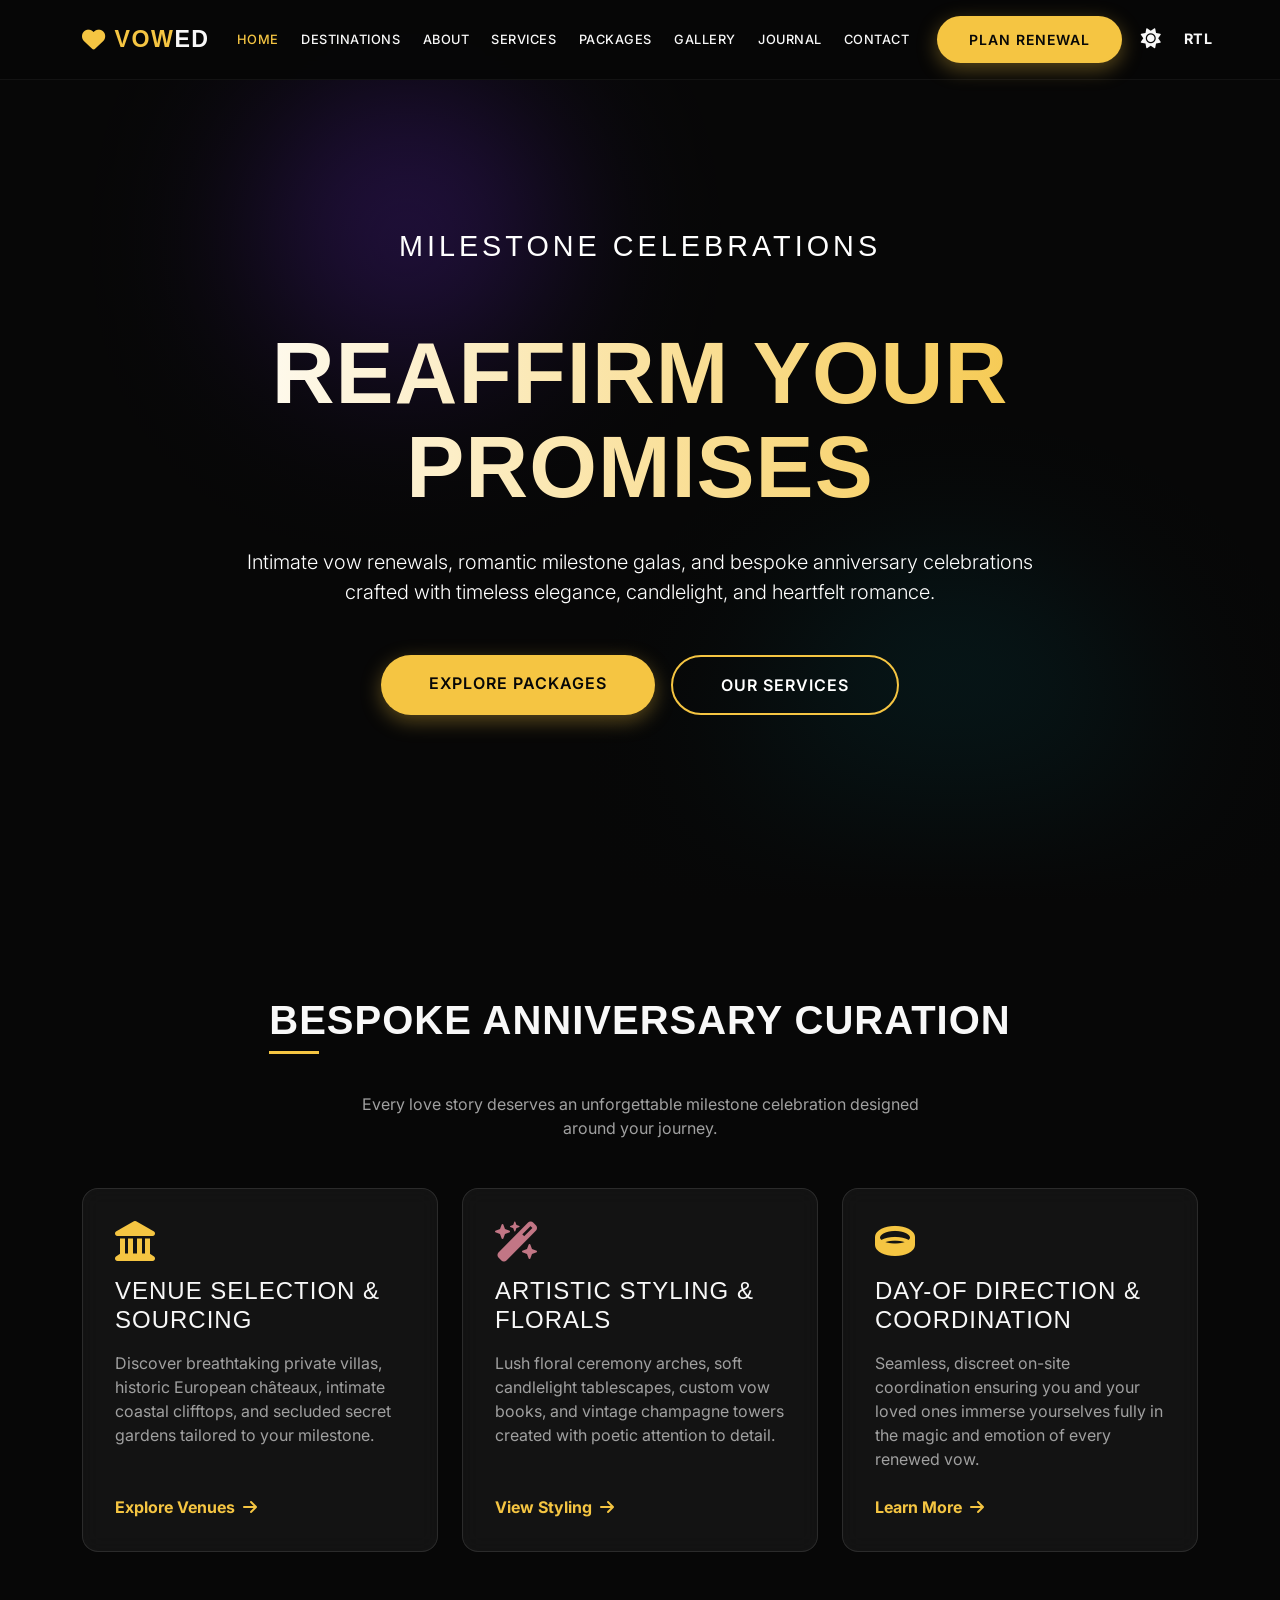
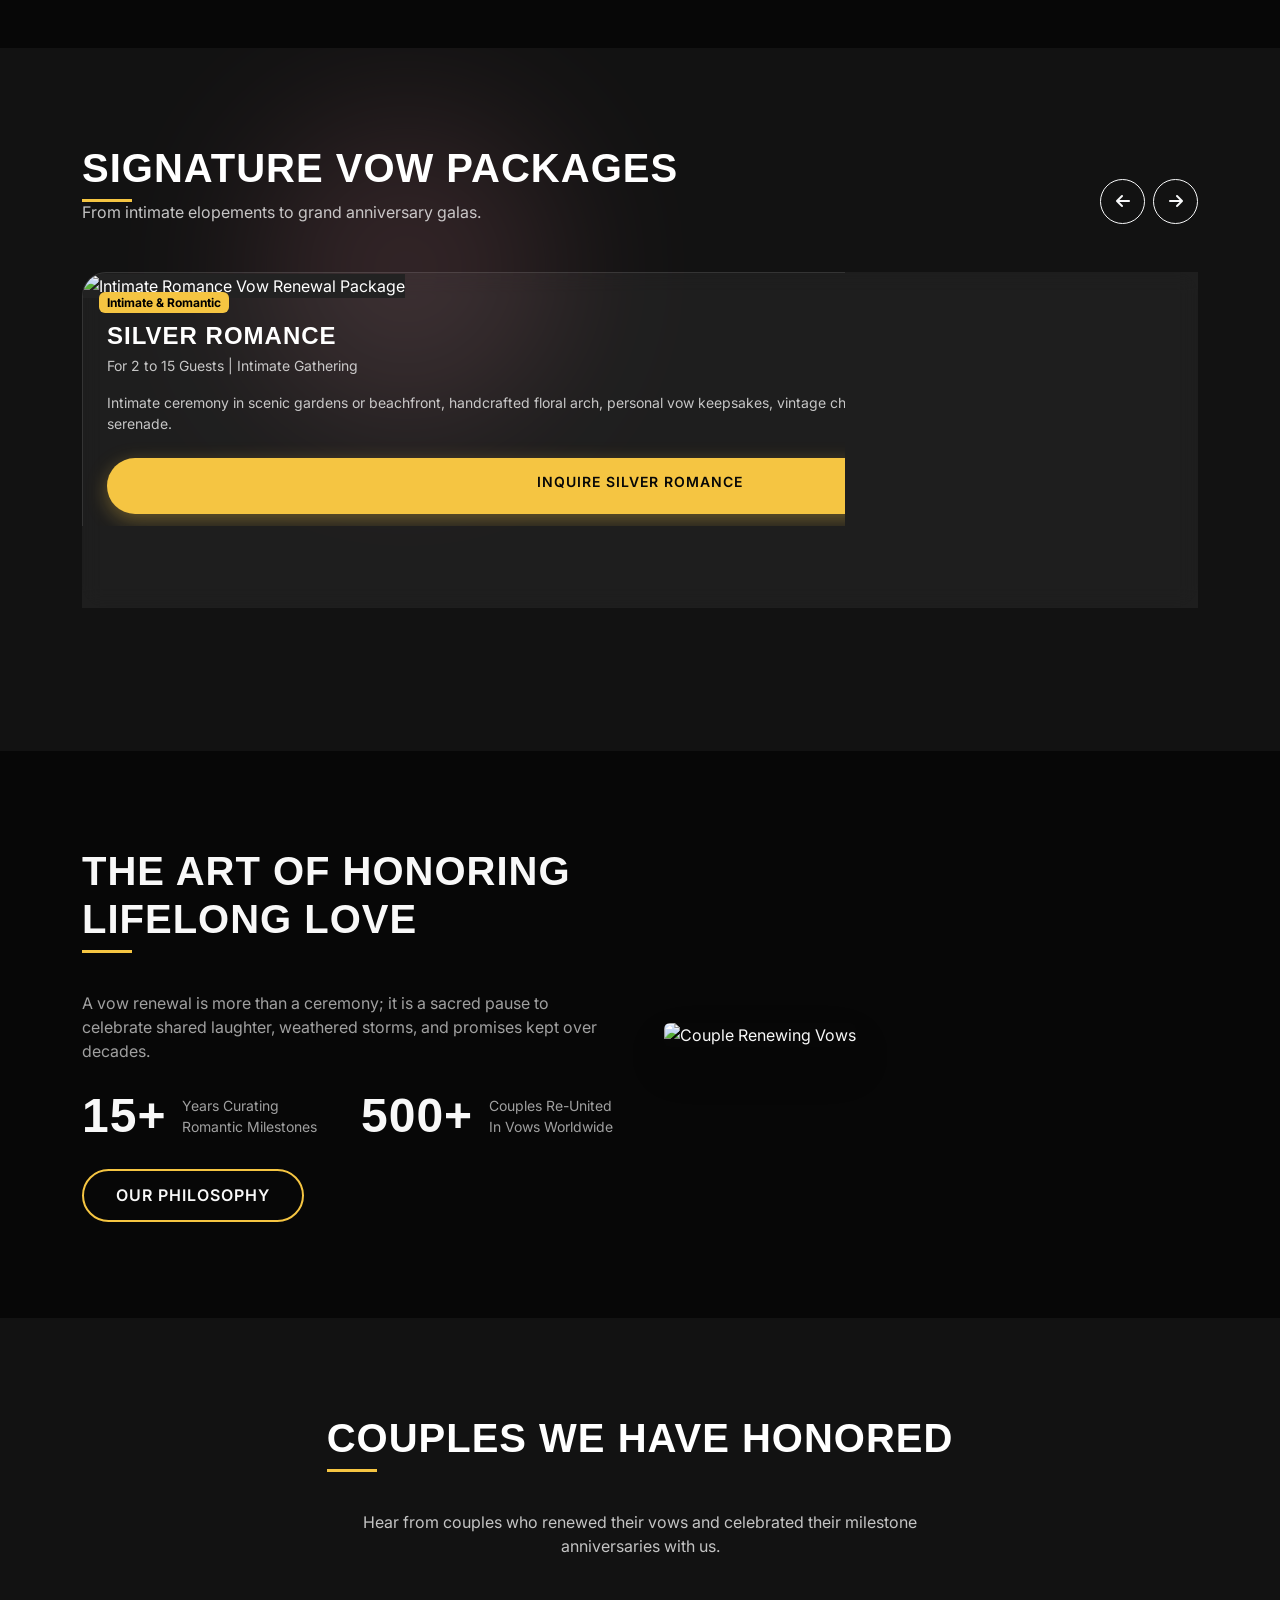
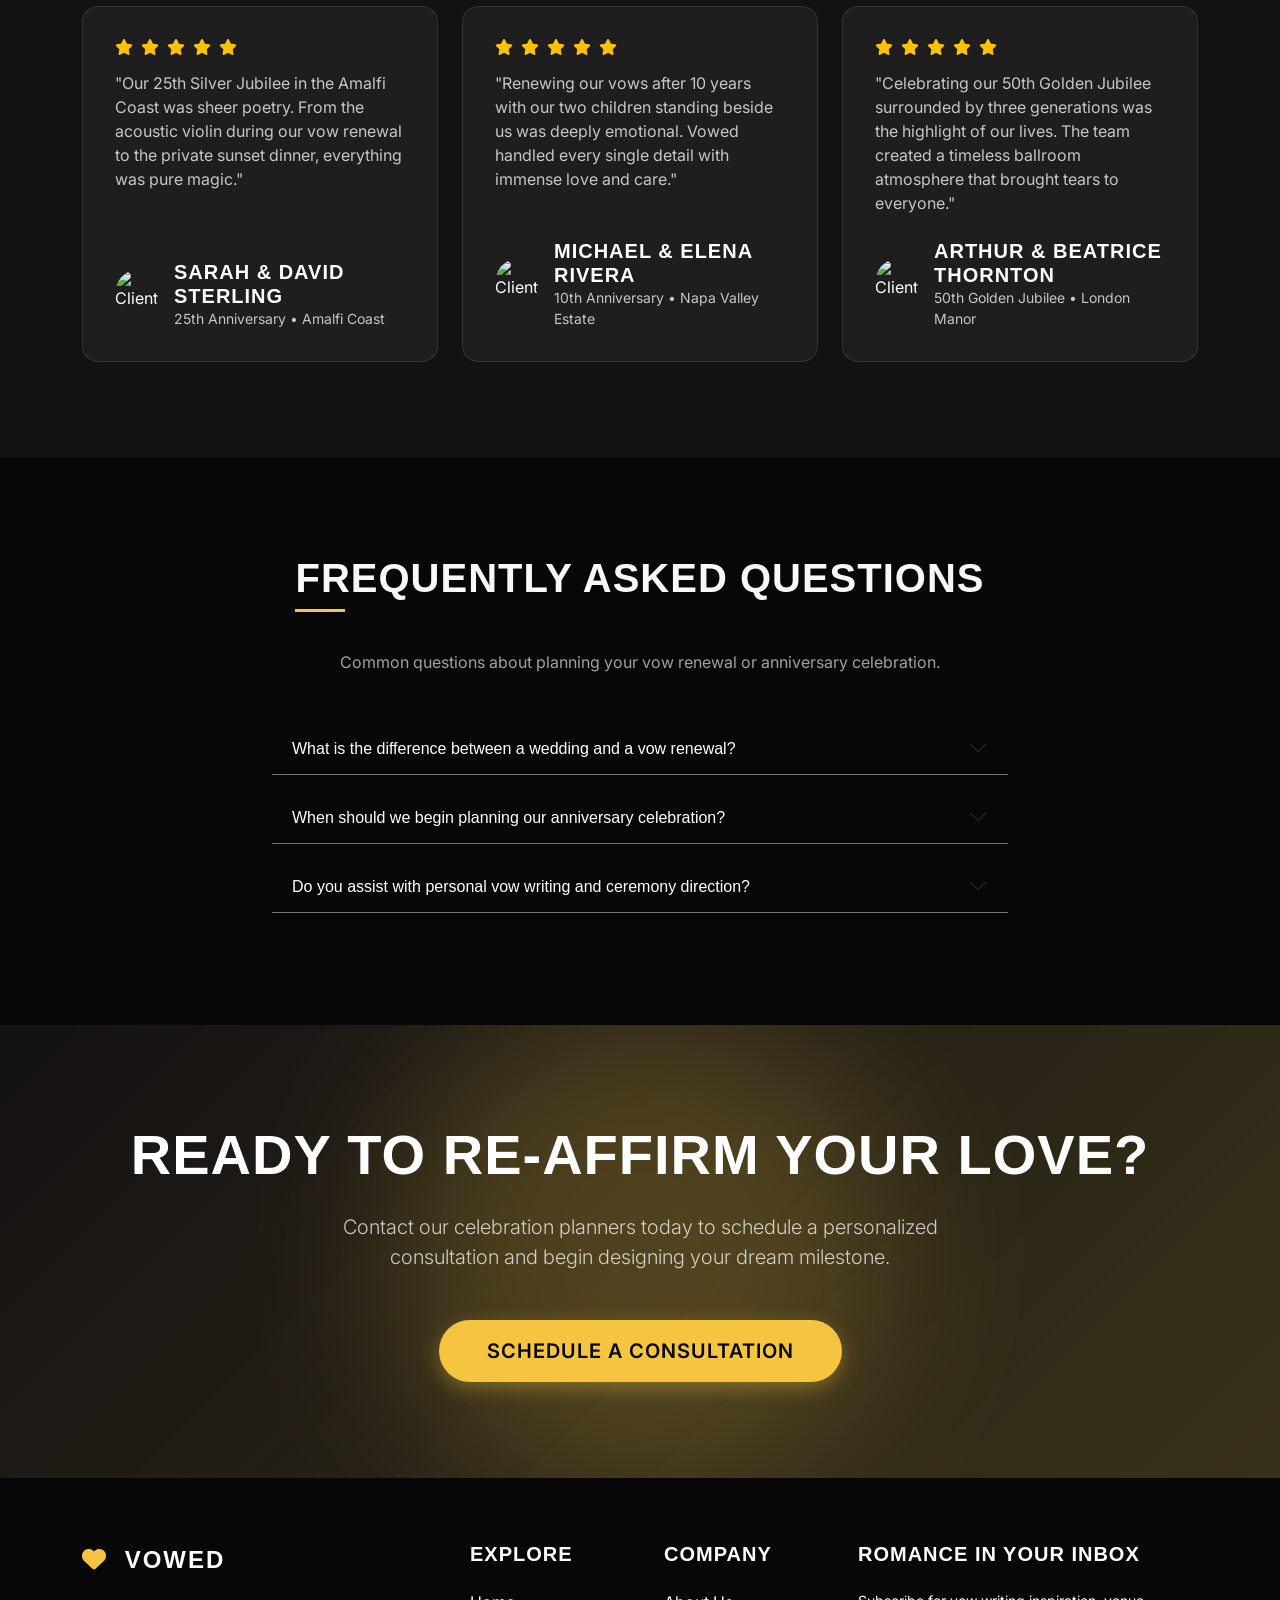
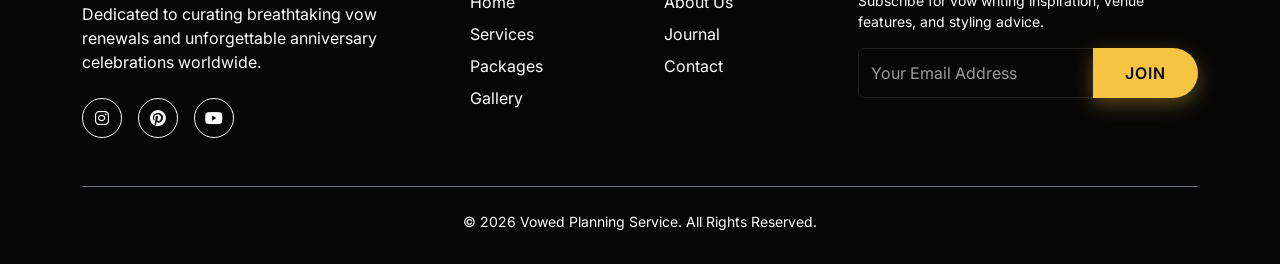
==== index.html @ 900d5d0a "Initial commit: Anniversary & Vow Renewal Planning Service website" ====
<!DOCTYPE html>
<html lang="en">
<head>
    <meta charset="UTF-8">
    <meta name="viewport" content="width=device-width, initial-scale=1.0">
    <title>Vowed | Luxury Vow Renewal & Anniversary Planning</title>
    <meta name="description" content="Bespoke anniversary and vow renewal planning services. Celebrate your love with intimate ceremonies, romantic styling, and unforgettable milestones.">
    
    <!-- Bootstrap 5 CSS -->
    <link href="https://cdn.jsdelivr.net/npm/bootstrap@5.3.2/dist/css/bootstrap.min.css" rel="stylesheet">
    
    <!-- Font Awesome -->
    <link rel="stylesheet" href="https://cdnjs.cloudflare.com/ajax/libs/font-awesome/6.4.2/css/all.min.css">
    
    <!-- Swiper CSS -->
    <link rel="stylesheet" href="https://cdn.jsdelivr.net/npm/swiper@11/swiper-bundle.min.css">
    
    <!-- Custom CSS -->
    <link rel="stylesheet" href="assets/css/style.css">
    <link rel="stylesheet" href="assets/css/dark-mode.css">
    <link rel="stylesheet" href="assets/css/rtl.css">
    <link rel="icon" type="image/svg+xml" href="data:image/svg+xml,%3Csvg xmlns='http://www.w3.org/2000/svg' viewBox='0 0 64 64'%3E%3Crect width='64' height='64' rx='12' fill='%23171315'/%3E%3Cpath d='M32 46s-14-9.5-14-19a9 9 0 0 1 15-6.7A9 9 0 0 1 48 27c0 9.5-14 19-14 19z' fill='%23D4AF37'/%3E%3C/svg%3E">
    <style>
        .gallery-swiper .swiper-slide {
            height: auto;
            display: flex;
        }

        .gallery-swiper .package-card {
            width: 100%;
        }

        .gallery-swiper .package-card-body {
            display: flex;
            flex-direction: column;
            flex: 1;
        }

        .gallery-swiper .package-actions {
            display: grid !important;
            grid-template-columns: 1fr;
            gap: 0.75rem !important;
            margin-top: auto;
        }

        .gallery-swiper .package-actions .btn {
            width: 100%;
            min-height: 56px;
            justify-content: center;
            display: inline-flex;
            align-items: center;
            white-space: normal;
        }
    </style>
</head>
<body class="dark-mode">

    <!-- Navbar -->
    <nav class="navbar navbar-expand-xl fixed-top navbar-custom py-3">
        <div class="container">
            <a class="navbar-brand text-uppercase fw-bold d-flex align-items-center" href="index.html" style="font-family: var(--font-heading); font-size: 1.45rem; letter-spacing: 1.5px;">
                <i class="fa-solid fa-heart me-2" style="color: var(--electric-gold);"></i>
                <span style="color: var(--electric-gold);">VOW</span>ED
            </a>
            <button class="navbar-toggler border-0 shadow-none" type="button" data-bs-toggle="collapse" data-bs-target="#navbarNav">
                <i class="fa-solid fa-bars fs-3" style="color: var(--electric-gold);"></i>
            </button>
            <div class="collapse navbar-collapse" id="navbarNav">
                <ul class="navbar-nav ms-auto align-items-lg-center">
                    <li class="nav-item"><a class="nav-link active" href="index.html">Home</a></li>
                    <li class="nav-item"><a class="nav-link" href="home2.html">Destinations</a></li>
                    <li class="nav-item"><a class="nav-link" href="about.html">About</a></li>
                    <li class="nav-item"><a class="nav-link" href="services.html">Services</a></li>
                    <li class="nav-item"><a class="nav-link" href="pricing.html">Packages</a></li>
                    <li class="nav-item"><a class="nav-link" href="gallery.html">Gallery</a></li>
                    <li class="nav-item"><a class="nav-link" href="blog.html">Journal</a></li>
                    <li class="nav-item"><a class="nav-link" href="contact.html">Contact</a></li>
                    <li class="nav-item ms-lg-3 my-2 my-lg-0">
                        <a href="contact.html" class="btn btn-premium btn-sm w-100">Plan Renewal</a>
                    </li>
                    <li class="nav-item ms-lg-3 d-flex gap-3 mt-3 mt-lg-0 align-items-center">
                        <a href="#" id="theme-toggle" class="nav-link p-0 fs-5"><i class="fa-solid fa-moon"></i></a>
                        <a href="#" id="rtl-toggle" class="nav-link p-0 fw-bold" style="font-size: 0.9rem;">RTL</a>
                    </li>
                </ul>
            </div>
        </div>
    </nav>

    <!-- Section 1: Hero Section -->
    <header class="hero-section" style="background: url('https://images.unsplash.com/photo-1519741497674-611481863552?w=1920&q=80') no-repeat center center/cover;">
        <div class="hero-overlay"></div>
        <div class="glow-orb orb-1"></div>
        <div class="glow-orb orb-2"></div>
        
        <div class="container hero-content">
            <div class="row justify-content-center">
                <div class="col-lg-10">
                    <h2 class="hero-subtitle text-uppercase" style="letter-spacing: 4px;">Milestone Celebrations</h2>
                    <h1 class="hero-title hero-title-balance">Reaffirm Your Promises</h1>
                    <p class="lead mb-5 px-md-5 text-white-50">Intimate vow renewals, romantic milestone galas, and bespoke anniversary celebrations crafted with timeless elegance, candlelight, and heartfelt romance.</p>
                    <div class="hero-cta d-flex gap-3 justify-content-center flex-column flex-sm-row">
                        <a href="pricing.html" class="btn btn-premium px-5 py-3">Explore Packages</a>
                        <a href="services.html" class="btn btn-outline-premium px-5 py-3">Our Services</a>
                    </div>
                </div>
            </div>
        </div>
    </header>

    <main>
        <!-- Section 2: Services Overview -->
        <section class="section-padding bg-light position-relative z-2">
            <div class="container">
                <div class="text-center mb-5 fade-up">
                    <h2 class="section-title">Bespoke Anniversary Curation</h2>
                    <p class="text-muted mx-auto" style="max-width: 600px;">Every love story deserves an unforgettable milestone celebration designed around your journey.</p>
                </div>
                
                <div class="row g-4">
                    <div class="col-md-4 fade-up">
                        <div class="glass-card">
                            <i class="fa-solid fa-landmark fs-1 mb-3" style="color: var(--electric-gold);"></i>
                            <h3 class="h4 mb-3">Venue Selection & Sourcing</h3>
                            <p class="text-muted mb-4">Discover breathtaking private villas, historic European châteaux, intimate coastal clifftops, and secluded secret gardens tailored to your milestone.</p>
                            <a href="services.html" class="text-decoration-none fw-bold mt-auto" style="color: var(--electric-gold);">Explore Venues <i class="fa-solid fa-arrow-right ms-1"></i></a>
                        </div>
                    </div>
                    <div class="col-md-4 fade-up" style="transition-delay: 0.1s;">
                        <div class="glass-card">
                            <i class="fa-solid fa-wand-magic-sparkles fs-1 mb-3" style="color: var(--dusty-rose);"></i>
                            <h3 class="h4 mb-3">Artistic Styling & Florals</h3>
                            <p class="text-muted mb-4">Lush floral ceremony arches, soft candlelight tablescapes, custom vow books, and vintage champagne towers created with poetic attention to detail.</p>
                            <a href="services.html" class="text-decoration-none fw-bold mt-auto" style="color: var(--electric-gold);">View Styling <i class="fa-solid fa-arrow-right ms-1"></i></a>
                        </div>
                    </div>
                    <div class="col-md-4 fade-up" style="transition-delay: 0.2s;">
                        <div class="glass-card">
                            <i class="fa-solid fa-ring fs-1 mb-3" style="color: var(--electric-gold);"></i>
                            <h3 class="h4 mb-3">Day-of Direction & Coordination</h3>
                            <p class="text-muted mb-4">Seamless, discreet on-site coordination ensuring you and your loved ones immerse yourselves fully in the magic and emotion of every renewed vow.</p>
                            <a href="services.html" class="text-decoration-none fw-bold mt-auto" style="color: var(--electric-gold);">Learn More <i class="fa-solid fa-arrow-right ms-1"></i></a>
                        </div>
                    </div>
                </div>
            </div>
        </section>

        <!-- Section 3: Vow Renewal Packages (Swiper) -->
        <section class="section-padding position-relative overflow-hidden" style="background: var(--primary-black); color: white;">
            <div class="glow-orb orb-1" style="background: var(--dusty-rose); opacity: 0.2;"></div>
            <div class="container position-relative z-2">
                <div class="d-flex justify-content-between align-items-end mb-5 fade-up">
                    <div>
                        <h2 class="section-title text-white mb-2">Signature Vow Packages</h2>
                        <p class="text-white-50 mb-0">From intimate elopements to grand anniversary galas.</p>
                    </div>
                    <div class="d-none d-md-flex gap-2">
                        <button class="btn btn-outline-light rounded-circle swiper-prev p-0 d-flex align-items-center justify-content-center" style="width: 45px; height: 45px;"><i class="fa-solid fa-arrow-left"></i></button>
                        <button class="btn btn-outline-light rounded-circle swiper-next p-0 d-flex align-items-center justify-content-center" style="width: 45px; height: 45px;"><i class="fa-solid fa-arrow-right"></i></button>
                    </div>
                </div>

                <div class="swiper gallery-swiper fade-up pb-5">
                    <div class="swiper-wrapper">
                        <!-- Slide 1 -->
                        <div class="swiper-slide">
                            <div class="glass-card package-card h-100 p-0 overflow-hidden" style="background: rgba(255,255,255,0.03); border: 1px solid rgba(255,255,255,0.08); border-radius: 24px;">
                                <div class="position-relative">
                                    <img src="https://images.unsplash.com/photo-1519741497674-611481863552?w=800&q=80" class="w-100 object-fit-cover" height="320" alt="Intimate Romance Vow Renewal Package" style="background-color: #222;">
                                    <div class="position-absolute top-0 start-0 p-3">
                                        <span class="badge" style="background: var(--electric-gold); color: #000;">Intimate &amp; Romantic</span>
                                    </div>
                                </div>
                                <div class="p-4 package-card-body">
                                    <div class="d-flex justify-content-between align-items-start gap-3 mb-3">
                                        <div>
                                            <h4 class="text-white mb-1" style="font-family: var(--font-heading);">Silver Romance</h4>
                                            <p class="text-white-50 small mb-0">For 2 to 15 Guests | Intimate Gathering</p>
                                        </div>
                                        <span class="text-white-50 small text-end fw-bold" style="color: var(--electric-gold) !important;">From $2,400</span>
                                    </div>
                                    <p class="text-white-50 small mb-4">Intimate ceremony in scenic gardens or beachfront, handcrafted floral arch, personal vow keepsakes, vintage champagne toast, and private acoustic violin serenade.</p>
                                    <div class="d-flex flex-wrap gap-2 package-actions">
                                        <a href="contact.html" class="btn btn-premium btn-sm">Inquire Silver Romance</a>
                                        <a href="pricing.html" class="btn btn-outline-premium btn-sm">Package Details</a>
                                    </div>
                                </div>
                            </div>
                        </div>
                        <!-- Slide 2 -->
                        <div class="swiper-slide">
                            <div class="glass-card package-card h-100 p-0 overflow-hidden" style="background: rgba(255,255,255,0.03); border: 1px solid rgba(255,255,255,0.08); border-radius: 24px;">
                                <div class="position-relative">
                                    <img src="https://images.unsplash.com/photo-1465495976277-4387d4b0b4c6?w=800&q=80" class="w-100 object-fit-cover" height="320" alt="Golden Promise Milestone Package" style="background-color: #333;">
                                    <div class="position-absolute top-0 start-0 p-3">
                                        <span class="badge" style="background: var(--dusty-rose); color: #fff;">Most Popular Choice</span>
                                    </div>
                                </div>
                                <div class="p-4 package-card-body">
                                    <div class="d-flex justify-content-between align-items-start gap-3 mb-3">
                                        <div>
                                            <h4 class="text-white mb-1" style="font-family: var(--font-heading);">Golden Promise</h4>
                                            <p class="text-white-50 small mb-0">For 15 to 50 Guests | Milestone Renewal</p>
                                        </div>
                                        <span class="text-white-50 small text-end fw-bold" style="color: var(--electric-gold) !important;">From $5,800</span>
                                    </div>
                                    <p class="text-white-50 small mb-4">Full private estate venue coordination, luxury candlelit dining setup, complete floral installations, 4K romantic cinematic film, and dedicated day-of event director.</p>
                                    <div class="d-flex flex-wrap gap-2 package-actions">
                                        <a href="contact.html" class="btn btn-premium btn-sm">Inquire Golden Promise</a>
                                        <a href="pricing.html" class="btn btn-outline-premium btn-sm">Package Details</a>
                                    </div>
                                </div>
                            </div>
                        </div>
                        <!-- Slide 3 -->
                        <div class="swiper-slide">
                            <div class="glass-card package-card h-100 p-0 overflow-hidden" style="background: rgba(255,255,255,0.03); border: 1px solid rgba(255,255,255,0.08); border-radius: 24px;">
                                <div class="position-relative">
                                    <img src="https://images.unsplash.com/photo-1520854221256-17451cc331bf?w=800&q=80" class="w-100 object-fit-cover" height="320" alt="Destination Serenade Vow Renewal" style="background-color: #444;">
                                    <div class="position-absolute top-0 start-0 p-3">
                                        <span class="badge" style="background: var(--wine-burgundy); color: #fff;">Destination Elegance</span>
                                    </div>
                                </div>
                                <div class="p-4 package-card-body">
                                    <div class="d-flex justify-content-between align-items-start gap-3 mb-3">
                                        <div>
                                            <h4 class="text-white mb-1" style="font-family: var(--font-heading);">Destination Serenade</h4>
                                            <p class="text-white-50 small mb-0">Vineyard, Villa or Coastal Retreat</p>
                                        </div>
                                        <span class="text-white-50 small text-end fw-bold" style="color: var(--electric-gold) !important;">From $8,500</span>
                                    </div>
                                    <p class="text-white-50 small mb-4">Curated vow renewal in world-class destinations with guest travel concierge, multi-day celebration itineraries, sunset catamaran reception, and breathtaking photography.</p>
                                    <div class="d-flex flex-wrap gap-2 package-actions">
                                        <a href="contact.html" class="btn btn-premium btn-sm">Inquire Destination</a>
                                        <a href="pricing.html" class="btn btn-outline-premium btn-sm">Package Details</a>
                                    </div>
                                </div>
                            </div>
                        </div>
                        <!-- Slide 4 -->
                        <div class="swiper-slide">
                            <div class="glass-card package-card h-100 p-0 overflow-hidden" style="background: rgba(255,255,255,0.03); border: 1px solid rgba(255,255,255,0.08); border-radius: 24px;">
                                <div class="position-relative">
                                    <img src="https://images.unsplash.com/photo-1519167758481-83f550bb49b3?w=800&q=80" class="w-100 object-fit-cover" height="320" alt="Diamond Legacy Gala Package" style="background-color: #555;">
                                    <div class="position-absolute top-0 start-0 p-3">
                                        <span class="badge" style="background: var(--electric-gold); color: #000;">Grand Celebration</span>
                                    </div>
                                </div>
                                <div class="p-4 package-card-body">
                                    <div class="d-flex justify-content-between align-items-start gap-3 mb-3">
                                        <div>
                                            <h4 class="text-white mb-1" style="font-family: var(--font-heading);">Diamond Legacy Gala</h4>
                                            <p class="text-white-50 small mb-0">For 50+ Guests | Grand Anniversary Gala</p>
                                        </div>
                                        <span class="text-white-50 small text-end fw-bold" style="color: var(--electric-gold) !important;">Bespoke Quote</span>
                                    </div>
                                    <p class="text-white-50 small mb-4">Palatial ballroom styling, live chamber string quartet, vintage champagne tower, bespoke heritage video documentary, multi-tier anniversary cake, and white-glove service.</p>
                                    <div class="d-flex flex-wrap gap-2 package-actions">
                                        <a href="contact.html" class="btn btn-premium btn-sm">Inquire Diamond Legacy</a>
                                        <a href="pricing.html" class="btn btn-outline-premium btn-sm">Package Details</a>
                                    </div>
                                </div>
                            </div>
                        </div>
                    </div>
                    <div class="swiper-pagination"></div>
                </div>
            </div>
        </section>

        <!-- Section 4: Why Celebrate Milestones -->
        <section class="section-padding bg-light position-relative">
            <div class="container">
                <div class="row align-items-center g-5">
                    <div class="col-lg-6 fade-up">
                        <h2 class="section-title">The Art of Honoring Lifelong Love</h2>
                        <p class="text-muted mb-4">A vow renewal is more than a ceremony; it is a sacred pause to celebrate shared laughter, weathered storms, and promises kept over decades.</p>
                        <div class="row g-4 mb-4">
                            <div class="col-sm-6">
                                <div class="d-flex align-items-center gap-3">
                                    <h3 class="display-5 fw-bold mb-0" style="color: var(--electric-gold); font-family: var(--font-heading);">15+</h3>
                                    <p class="text-muted small mb-0">Years Curating Romantic Milestones</p>
                                </div>
                            </div>
                            <div class="col-sm-6">
                                <div class="d-flex align-items-center gap-3">
                                    <h3 class="display-5 fw-bold mb-0" style="color: var(--dusty-rose); font-family: var(--font-heading);">500+</h3>
                                    <p class="text-muted small mb-0">Couples Re-United In Vows Worldwide</p>
                                </div>
                            </div>
                        </div>
                        <a href="about.html" class="btn btn-outline-premium">Our Philosophy</a>
                    </div>
                    <div class="col-lg-6 fade-up" style="transition-delay: 0.2s;">
                        <div class="position-relative">
                            <img src="https://images.unsplash.com/photo-1511285560929-80b456fea0bc?w=800&q=80" alt="Couple Renewing Vows" class="img-fluid rounded" style="box-shadow: 0 20px 40px rgba(0,0,0,0.15);">
                        </div>
                    </div>
                </div>
            </div>
        </section>

        <!-- Section 5: Couple Testimonials -->
        <section class="section-padding" style="background: var(--secondary-black); color: white;">
            <div class="container">
                <div class="text-center mb-5 fade-up">
                    <h2 class="section-title text-white">Couples We Have Honored</h2>
                    <p class="text-white-50 mx-auto" style="max-width: 600px;">Hear from couples who renewed their vows and celebrated their milestone anniversaries with us.</p>
                </div>
                
                <div class="row g-4">
                    <div class="col-md-4 fade-up">
                        <div class="glass-card h-100">
                            <div class="d-flex gap-2 text-warning mb-3">
                                <i class="fa-solid fa-star"></i><i class="fa-solid fa-star"></i><i class="fa-solid fa-star"></i><i class="fa-solid fa-star"></i><i class="fa-solid fa-star"></i>
                            </div>
                            <p class="text-white-50 mb-4">"Our 25th Silver Jubilee in the Amalfi Coast was sheer poetry. From the acoustic violin during our vow renewal to the private sunset dinner, everything was pure magic."</p>
                            <div class="d-flex align-items-center gap-3 mt-auto">
                                <img src="https://images.unsplash.com/photo-1534528741775-53994a69daeb?w=100&q=80" class="rounded-circle" width="50" height="50" alt="Client">
                                <div>
                                    <h5 class="mb-0 text-white" style="font-family: var(--font-heading);">Sarah & David Sterling</h5>
                                    <p class="small text-white-50 mb-0">25th Anniversary • Amalfi Coast</p>
                                </div>
                            </div>
                        </div>
                    </div>
                    <div class="col-md-4 fade-up" style="transition-delay: 0.1s;">
                        <div class="glass-card h-100">
                            <div class="d-flex gap-2 text-warning mb-3">
                                <i class="fa-solid fa-star"></i><i class="fa-solid fa-star"></i><i class="fa-solid fa-star"></i><i class="fa-solid fa-star"></i><i class="fa-solid fa-star"></i>
                            </div>
                            <p class="text-white-50 mb-4">"Renewing our vows after 10 years with our two children standing beside us was deeply emotional. Vowed handled every single detail with immense love and care."</p>
                            <div class="d-flex align-items-center gap-3 mt-auto">
                                <img src="https://images.unsplash.com/photo-1500648767791-00dcc994a43e?w=100&q=80" class="rounded-circle" width="50" height="50" alt="Client">
                                <div>
                                    <h5 class="mb-0 text-white" style="font-family: var(--font-heading);">Michael & Elena Rivera</h5>
                                    <p class="small text-white-50 mb-0">10th Anniversary • Napa Valley Estate</p>
                                </div>
                            </div>
                        </div>
                    </div>
                    <div class="col-md-4 fade-up" style="transition-delay: 0.2s;">
                        <div class="glass-card h-100">
                            <div class="d-flex gap-2 text-warning mb-3">
                                <i class="fa-solid fa-star"></i><i class="fa-solid fa-star"></i><i class="fa-solid fa-star"></i><i class="fa-solid fa-star"></i><i class="fa-solid fa-star"></i>
                            </div>
                            <p class="text-white-50 mb-4">"Celebrating our 50th Golden Jubilee surrounded by three generations was the highlight of our lives. The team created a timeless ballroom atmosphere that brought tears to everyone."</p>
                            <div class="d-flex align-items-center gap-3 mt-auto">
                                <img src="https://images.unsplash.com/photo-1583939003579-730e3918a45a?w=100&q=80" class="rounded-circle" width="50" height="50" alt="Client">
                                <div>
                                    <h5 class="mb-0 text-white" style="font-family: var(--font-heading);">Arthur & Beatrice Thornton</h5>
                                    <p class="small text-white-50 mb-0">50th Golden Jubilee • London Manor</p>
                                </div>
                            </div>
                        </div>
                    </div>
                </div>
            </div>
        </section>

        <!-- Section 6: FAQ -->
        <section class="section-padding bg-light position-relative">
            <div class="container">
                <div class="text-center mb-5 fade-up">
                    <h2 class="section-title">Frequently Asked Questions</h2>
                    <p class="text-muted mx-auto" style="max-width: 600px;">Common questions about planning your vow renewal or anniversary celebration.</p>
                </div>
                
                <div class="row justify-content-center">
                    <div class="col-lg-8">
                        <div class="accordion accordion-flush" id="faqAccordion">
                            <div class="accordion-item bg-transparent border-bottom border-secondary mb-3">
                                <h2 class="accordion-header">
                                    <button class="accordion-button collapsed bg-transparent text-white" type="button" data-bs-toggle="collapse" data-bs-target="#faq1">
                                        What is the difference between a wedding and a vow renewal?
                                    </button>
                                </h2>
                                <div id="faq1" class="accordion-collapse collapse" data-bs-parent="#faqAccordion">
                                    <div class="accordion-body text-white-50">
                                        A vow renewal requires no legal paperwork and is focused purely on celebrating your enduring love, shared history, and re-affirming your commitments in front of cherished family and friends.
                                    </div>
                                </div>
                            </div>
                            <div class="accordion-item bg-transparent border-bottom border-secondary mb-3">
                                <h2 class="accordion-header">
                                    <button class="accordion-button collapsed bg-transparent text-white" type="button" data-bs-toggle="collapse" data-bs-target="#faq2">
                                        When should we begin planning our anniversary celebration?
                                    </button>
                                </h2>
                                <div id="faq2" class="accordion-collapse collapse" data-bs-parent="#faqAccordion">
                                    <div class="accordion-body text-white-50">
                                        For destination ceremonies and milestone galas (such as 25th or 50th jubilees), we recommend 6 to 9 months in advance. For intimate gatherings and elopements, 2 to 3 months is often ideal.
                                    </div>
                                </div>
                            </div>
                            <div class="accordion-item bg-transparent border-bottom border-secondary mb-3">
                                <h2 class="accordion-header">
                                    <button class="accordion-button collapsed bg-transparent text-white" type="button" data-bs-toggle="collapse" data-bs-target="#faq3">
                                        Do you assist with personal vow writing and ceremony direction?
                                    </button>
                                </h2>
                                <div id="faq3" class="accordion-collapse collapse" data-bs-parent="#faqAccordion">
                                    <div class="accordion-body text-white-50">
                                        Yes! Our ceremony specialists work closely with you to craft poignant, heartfelt renewal vows that reflect your unique journey, accomplishments, and enduring devotion.
                                    </div>
                                </div>
                            </div>
                        </div>
                    </div>
                </div>
            </div>
        </section>

        <!-- Section 7: Final CTA -->
        <section class="section-padding position-relative text-center" style="background: linear-gradient(135deg, rgba(20, 17, 19, 0.95), rgba(212, 175, 55, 0.2)), var(--primary-black); overflow: hidden;">
            <div class="glow-orb orb-1" style="background: var(--electric-gold); opacity: 0.2; top: 50%; left: 50%; transform: translate(-50%, -50%); width: 500px; height: 500px;"></div>
            <div class="container position-relative z-2 fade-up">
                <h2 class="display-4 fw-bold mb-4" style="font-family: var(--font-heading); color: white;">Ready to Re-Affirm Your Love?</h2>
                <p class="lead mb-5 text-white-50 mx-auto" style="max-width: 600px;">Contact our celebration planners today to schedule a personalized consultation and begin designing your dream milestone.</p>
                <a href="contact.html" class="btn btn-premium px-5 py-3 fs-5">Schedule A Consultation</a>
            </div>
        </section>
    </main>

    <!-- Footer -->
    <footer class="footer">
        <div class="container">
            <div class="row g-5">
                <div class="col-lg-4">
                    <a class="navbar-brand text-uppercase fw-bold d-inline-block mb-4" href="index.html" style="font-family: var(--font-heading); font-size: 1.5rem; letter-spacing: 2px; color: white !important;">
                        <i class="fa-solid fa-heart me-2" style="color: var(--electric-gold);"></i>
                        <span style="color: var(--electric-gold);">VOW</span>ED
                    </a>
                    <p class="text-white-50 mb-4">Dedicated to curating breathtaking vow renewals and unforgettable anniversary celebrations worldwide.</p>
                    <div class="d-flex gap-3">
                        <a href="#" class="btn btn-outline-light rounded-circle p-2" style="width: 40px; height: 40px; display: inline-flex; align-items: center; justify-content: center;"><i class="fa-brands fa-instagram"></i></a>
                        <a href="#" class="btn btn-outline-light rounded-circle p-2" style="width: 40px; height: 40px; display: inline-flex; align-items: center; justify-content: center;"><i class="fa-brands fa-pinterest"></i></a>
                        <a href="#" class="btn btn-outline-light rounded-circle p-2" style="width: 40px; height: 40px; display: inline-flex; align-items: center; justify-content: center;"><i class="fa-brands fa-youtube"></i></a>
                    </div>
                </div>
                <div class="col-lg-2 col-md-4">
                    <h5 class="footer-title">Explore</h5>
                    <a href="index.html" class="footer-link">Home</a>
                    <a href="services.html" class="footer-link">Services</a>
                    <a href="pricing.html" class="footer-link">Packages</a>
                    <a href="gallery.html" class="footer-link">Gallery</a>
                </div>
                <div class="col-lg-2 col-md-4">
                    <h5 class="footer-title">Company</h5>
                    <a href="about.html" class="footer-link">About Us</a>
                    <a href="blog.html" class="footer-link">Journal</a>
                    <a href="contact.html" class="footer-link">Contact</a>
                </div>
                <div class="col-lg-4 col-md-4">
                    <h5 class="footer-title">Romance In Your Inbox</h5>
                    <p class="text-white-50 small mb-3">Subscribe for vow writing inspiration, venue features, and styling advice.</p>
                    <div class="input-group mb-3">
                        <input type="email" class="form-control bg-transparent text-white border-secondary shadow-none" placeholder="Your Email Address">
                        <button class="btn btn-premium" type="button">Join</button>
                    </div>
                </div>
            </div>
            <div class="border-top border-secondary mt-5 pt-4 text-center text-white-50 small">
                <p class="mb-0">&copy; 2026 Vowed Planning Service. All Rights Reserved.</p>
            </div>
        </div>
    </footer>

    <!-- Scripts -->
    <script src="https://cdn.jsdelivr.net/npm/bootstrap@5.3.2/dist/js/bootstrap.bundle.min.js"></script>
    <script src="https://cdnjs.cloudflare.com/ajax/libs/gsap/3.12.2/gsap.min.js"></script>
    <script src="https://cdnjs.cloudflare.com/ajax/libs/gsap/3.12.2/ScrollTrigger.min.js"></script>
    <script src="https://cdn.jsdelivr.net/npm/swiper@11/swiper-bundle.min.js"></script>
    <script src="assets/js/main.js"></script>
</body>
</html>
---- assets/css/style.css ----
@import url('https://fonts.googleapis.com/css2?family=Inter:wght@300;400;500;600;700&display=swap');
@import url('https://api.fontshare.com/v2/css?f[]=clash-display@200,300,400,500,600,700&display=swap');

:root {
  --primary-black: #070707;
  --secondary-black: #121212;
  --electric-gold: #F5C542;
  --neon-purple: #7B2FF7;
  --royal-crimson: #D72638;
  --led-cyan: #00E5FF;
  --fire-orange: #FF6B00;
  --platinum-white: #F8F8F8;
  --dusty-rose: #C27685;
  --wine-burgundy: #912A3E;
  --champagne-gold: #E5C578;
  
  --font-heading: 'Clash Display', sans-serif;
  --font-body: 'Inter', sans-serif;
  
  --glass-bg: rgba(255, 255, 255, 0.05);
  --glass-border: rgba(255, 255, 255, 0.1);
  --glass-blur: 10px;
  
  --transition-smooth: all 0.4s cubic-bezier(0.25, 0.8, 0.25, 1);
}

body {
  font-family: var(--font-body);
  background-color: var(--platinum-white);
  color: var(--primary-black);
  overflow-x: hidden;
  transition: background-color 0.3s ease, color 0.3s ease;
}

h1, h2, h3, h4, h5, h6 {
  font-family: var(--font-heading);
  font-weight: 600;
  text-transform: uppercase;
  letter-spacing: 1px;
}

/* Glassmorphism */
.glass-card {
  background: var(--glass-bg);
  backdrop-filter: blur(var(--glass-blur));
  -webkit-backdrop-filter: blur(var(--glass-blur));
  border: 1px solid var(--glass-border);
  border-radius: 16px;
  padding: 2rem;
  transition: var(--transition-smooth);
  display: flex;
  flex-direction: column;
  height: 100%;
}

.glass-card:hover {
  transform: translateY(-5px);
  box-shadow: 0 10px 30px rgba(0, 0, 0, 0.1);
}

/* Navbar */
.navbar-custom {
  background: rgba(248, 248, 248, 0.8);
  backdrop-filter: blur(15px);
  border-bottom: 1px solid rgba(0, 0, 0, 0.05);
  transition: var(--transition-smooth);
}

.nav-link {
  color: var(--primary-black);
  font-weight: 500;
  text-transform: uppercase;
  letter-spacing: 1px;
  margin: 0 0.5rem;
  transition: var(--transition-smooth);
  white-space: nowrap;
}
@media (min-width: 1200px) and (max-width: 1399px) {
  .nav-link {
    margin: 0 0.2rem;
    font-size: 0.8rem;
    letter-spacing: 0.5px;
  }
}

.nav-link:hover, .nav-link.active {
  color: var(--electric-gold);
}

/* Buttons */
.btn-premium {
  background: var(--electric-gold);
  color: var(--primary-black);
  border: none;
  font-weight: 600;
  text-transform: uppercase;
  letter-spacing: 1px;
  padding: 0.8rem 2rem;
  border-radius: 50px;
  position: relative;
  overflow: hidden;
  transition: var(--transition-smooth);
  white-space: nowrap;
}
.btn-premium::before {
  content: '';
  position: absolute;
  top: 0;
  left: -100%;
  width: 100%;
  height: 100%;
  background: linear-gradient(45deg, transparent, rgba(255,255,255,0.3), transparent);
  transition: all 0.5s ease;
  z-index: -1;
}
.btn-premium:hover::before {
  left: 100%;
}
.btn-premium:hover {
  transform: translateY(-2px);
  box-shadow: 0 8px 20px rgba(245, 197, 66, 0.4);
  color: var(--primary-black);
}

.btn-outline-premium {
  background: transparent;
  color: var(--primary-black);
  border: 2px solid var(--electric-gold);
  font-weight: 600;
  text-transform: uppercase;
  letter-spacing: 1px;
  padding: 0.8rem 2rem;
  border-radius: 50px;
  transition: var(--transition-smooth);
  white-space: nowrap;
}
.btn-outline-premium:hover {
  background: var(--electric-gold);
  color: var(--primary-black);
  box-shadow: 0 8px 20px rgba(245, 197, 66, 0.4);
}

/* Hero Section (Homepage) */
.hero-section {
  position: relative;
  min-height: 100vh;
  display: flex;
  align-items: center;
  justify-content: center;
  overflow: hidden;
  padding-top: 100px;
  padding-bottom: 60px;
  background: url('https://images.unsplash.com/photo-1492684223066-81342ee5ff30?w=1920&q=80') no-repeat center center/cover;
}

.hero-overlay {
  position: absolute;
  top: 0;
  left: 0;
  width: 100%;
  height: 100%;
  background: linear-gradient(to bottom, rgba(7, 7, 7, 0.5), var(--primary-black));
  z-index: 1;
}

.hero-content {
  position: relative;
  z-index: 2;
  text-align: center;
  color: var(--platinum-white);
}

.hero-title {
  font-size: clamp(3rem, 8vw, 6rem);
  font-weight: 700;
  line-height: 1.2;
  margin-bottom: 1rem;
  text-transform: uppercase;
  background: linear-gradient(to right, #fff, var(--electric-gold));
  -webkit-background-clip: text;
  background-clip: text;
  -webkit-text-fill-color: transparent;
  padding: 0.2em 0;
}

/* Keep home/home2 hero H1 fully visible inside the first viewport */
.hero-section .hero-title {
  font-size: clamp(2.4rem, 6.8vw, 5.6rem);
  line-height: 1.08;
}

.hero-subtitle {
  font-size: clamp(1.2rem, 3vw, 1.8rem);
  font-weight: 300;
  line-height: 1.5;
  margin-bottom: 2.5rem;
  letter-spacing: 2px;
}

@media (max-height: 860px) {
  .hero-section {
    padding-top: 88px;
    padding-bottom: 40px;
  }

  .hero-section .hero-subtitle {
    margin-bottom: 1.5rem;
  }

  .hero-section .hero-title {
    font-size: clamp(2rem, 6.2vw, 4.8rem);
    line-height: 1.05;
  }
}

/* Internal Page Headers - Standardized to Home Format */
header:not(.hero-section) {
  min-height: 50vh;
  position: relative;
  display: flex;
  align-items: center;
  justify-content: center;
  overflow: hidden;
  margin-top: 76px;
  background-attachment: scroll !important;
}

header:not(.hero-section) .hero-overlay {
  background: linear-gradient(to bottom, rgba(7, 7, 7, 0.5), var(--primary-black)) !important;
}

@media (max-width: 1024px) {
    header:not(.hero-section) {
        min-height: 70vh !important;
    }
    
    .hero-title {
        font-size: clamp(2rem, 8vw, 4.5rem) !important;
    }
}


/* Particles / Glowing Orbs */
.glow-orb {
  position: absolute;
  border-radius: 50%;
  filter: blur(80px);
  z-index: 0;
  opacity: 0.6;
}
.orb-1 {
  width: 300px;
  height: 300px;
  background: var(--neon-purple);
  top: 10%;
  left: 20%;
  animation: float 10s infinite ease-in-out alternate;
}
.orb-2 {
  width: 400px;
  height: 400px;
  background: var(--led-cyan);
  bottom: -10%;
  right: 10%;
  animation: float 12s infinite ease-in-out alternate-reverse;
}

@keyframes float {
  0% { transform: translate(0, 0) scale(1); }
  100% { transform: translate(30px, -50px) scale(1.1); }
}

/* Sections */
.section-padding {
  padding: 6rem 0;
}
.section-title {
  font-size: 2.5rem;
  margin-bottom: 3rem;
  position: relative;
  display: inline-block;
  font-family: var(--font-heading);
}
.section-title::after {
  content: '';
  position: absolute;
  width: 50px;
  height: 3px;
  background: var(--electric-gold);
  bottom: -10px;
  left: 0;
}

/* Swiper */
.swiper-slide {
  height: auto;
}

/* Footer */
.footer {
  background: var(--primary-black);
  color: var(--platinum-white);
  padding: 4rem 0 2rem;
}
.footer-title {
  color: var(--electric-gold);
  font-family: var(--font-heading);
  margin-bottom: 1.5rem;
}
.footer-link {
  color: #ccc;
  text-decoration: none;
  transition: var(--transition-smooth);
  display: block;
  margin-bottom: 0.5rem;
}
.footer-link:hover {
  color: var(--electric-gold);
  transform: translateX(5px);
}

/* Keep footer social icons visible on hover across themes */
.footer .btn-outline-light:hover,
.footer .btn-outline-light:focus,
.footer .btn-outline-light:active {
  color: var(--primary-black) !important;
  background-color: #ffffff !important;
  border-color: #ffffff !important;
}

.footer .btn-outline-light:hover i,
.footer .btn-outline-light:focus i,
.footer .btn-outline-light:active i {
  color: var(--primary-black) !important;
}

/* Footer newsletter field visibility in light theme */
body:not(.dark-mode) .footer .input-group .form-control {
  background: #ffffff !important;
  color: #111111 !important;
  border: 1px solid rgba(0, 0, 0, 0.2) !important;
}

body:not(.dark-mode) .footer .input-group .form-control::placeholder {
  color: #6b7280 !important;
}

/* Footer newsletter layout polish for tablet/mobile */
@media (max-width: 991.98px) {
  .footer .input-group {
    flex-direction: column;
    gap: 0.75rem;
  }

  .footer .input-group .form-control,
  .footer .input-group .btn-premium {
    width: 100% !important;
    border-radius: 999px !important;
    min-height: 48px;
  }
}

/* =========================================
   UNIVERSAL THEME TOGGLE (LIGHT & DARK)
   ========================================= */

body.dark-mode {
  --theme-bg: #070707;
  --theme-text: #F8F8F8;
  --theme-text-muted: rgba(255, 255, 255, 0.6);
  --glass-bg: rgba(255, 255, 255, 0.05);
  --glass-border: rgba(255, 255, 255, 0.1);
}

body:not(.dark-mode) {
  --theme-bg: #F8F8F8;
  --theme-text: #070707;
  --theme-text-muted: rgba(0, 0, 0, 0.6);
  --glass-bg: rgba(255, 255, 255, 0.6);
  --glass-border: rgba(0, 0, 0, 0.2);
}

body {
  background-color: var(--theme-bg) !important;
  color: var(--theme-text) !important;
}

section:not([style*="url"]):not([style*="secondary-black"]):not([style*="primary-black"]):not([style*="linear-gradient"]):not(.romance-cta-section), 
main:not([style*="url"]), 
.bg-light {
  background: var(--theme-bg) !important;
  background-color: var(--theme-bg) !important;
}

/* Dark featured sections preserved across themes */
.romance-cta-section,
section[style*="secondary-black"],
section[style*="primary-black"] {
  background-color: var(--secondary-black) !important;
  color: #ffffff !important;
}

.romance-cta-section h2,
.romance-cta-section .display-4,
.romance-cta-section p,
section[style*="secondary-black"] h2,
section[style*="secondary-black"] p,
section[style*="primary-black"] h2,
section[style*="primary-black"] p {
  color: #ffffff !important;
}

.romance-cta-section .lead,
.romance-cta-section .text-white-50,
section[style*="secondary-black"] .text-white-50,
section[style*="primary-black"] .text-white-50 {
  color: rgba(255, 255, 255, 0.75) !important;
}

h1, h2, h3, h4, h5, h6, 
.section-title, 
.hero-title,
.text-dark {
  color: var(--theme-text) !important;
}

/* Fix: Keep text white on image overlays and hero sections even in light mode */
.position-absolute .text-white,
.position-absolute .text-white-50,
.position-absolute h1,
.position-absolute h2,
.position-absolute h3,
.position-absolute h4,
.position-absolute h5,
.position-absolute h6,
.hero-content h1,
.hero-content h2,
.hero-content h3,
.hero-content h4,
.hero-content h5,
.hero-content h6,
.hero-content p,
.hero-content span,
.hero-content .text-white,
.hero-content .text-white-50,
.hero-content .lead,
.hero-content .btn-premium,
.hero-content .btn-outline-premium,
header p,
header .lead,
header .text-white-50,
.hero-section .nav-link,
.hero-section .navbar-brand,
.footer h1,
.footer h2,
.footer h3,
.footer h4,
.footer h5,
.footer h6,
.footer p,
.footer a,
.footer span,
.footer .text-white-50,
.footer .footer-link {
  color: #ffffff !important;
}

/* Ensure the gold button keeps its dark text for contrast, but outline button stays white */
.btn-premium,
.hero-content .btn-premium,
.romance-cta-section .btn-premium {
  background: var(--electric-gold) !important;
  color: var(--primary-black) !important;
  border: none !important;
  box-shadow: 0 6px 20px rgba(245, 197, 66, 0.35) !important;
  opacity: 1 !important;
  visibility: visible !important;
  display: inline-block !important;
}

p, .text-muted, label, li {
  color: var(--theme-text-muted) !important;
}

.glass-card {
  background: var(--glass-bg) !important;
  border: 1px solid var(--glass-border) !important;
}

.form-control, .form-select, input, textarea {
  background-color: transparent !important;
  color: var(--theme-text) !important;
  border: 1px solid var(--glass-border) !important;
}
.form-control::placeholder, input::placeholder, textarea::placeholder {
  color: var(--theme-text-muted) !important;
}

body.dark-mode .navbar-custom { background: rgba(7, 7, 7, 0.95) !important; }
body:not(.dark-mode) .navbar-custom { background: rgba(248, 248, 248, 0.95) !important; }
.nav-link { color: var(--theme-text) !important; }
.nav-link.active { color: var(--electric-gold) !important; }
.btn-outline-premium { color: var(--theme-text) !important; }

/* Keep button labels readable on hover/focus/active across themes */
.btn-premium:hover,
.btn-premium:focus,
.btn-premium:active {
  background: #ffcf4d !important;
  color: var(--primary-black) !important;
  box-shadow: 0 10px 25px rgba(245, 197, 66, 0.5) !important;
}

.btn-outline-premium:hover,
.btn-outline-premium:focus,
.btn-outline-premium:active {
  background: var(--electric-gold) !important;
  border-color: var(--electric-gold) !important;
  color: var(--primary-black) !important;
}

.btn-outline-light:hover,
.btn-outline-light:focus,
.btn-outline-light:active {
  background: #ffffff !important;
  border-color: #ffffff !important;
  color: var(--primary-black) !important;
}

.btn:hover i,
.btn:focus i,
.btn:active i {
  color: inherit !important;
}

/* =========================================
   MOBILE RESPONSIVENESS & ALIGNMENT
   ========================================= */
html, body {
    overflow-x: hidden !important;
    width: 100% !important;
    max-width: 100vw !important;
    position: relative;
}

@media (max-width: 768px) {
    /* Safe overflow guard: only block-level containers, not grid columns */
    body, header, main, section, .container, .container-fluid, nav, footer {
        max-width: 100vw !important;
        box-sizing: border-box !important;
        overflow-x: hidden !important;
    }

    /* Center page-level structural elements */
    body, header, main, section, .hero-content, .container, .col-lg-10 {
        text-align: center !important;
        width: 100% !important;
        margin-left: auto !important;
        margin-right: auto !important;
    }

    /* Text wrapping safety */
    h1, h2, h3, h4, h5, h6, p, span, label {
        text-align: center !important;
        overflow-wrap: break-word !important;
        word-break: break-word !important;
    }

    /* Center hero buttons */
    .hero-cta {
        flex-direction: column !important;
        width: 100% !important;
        gap: 1rem !important;
    }

    .hero-cta .btn {
        width: 100% !important;
        margin-bottom: 0.5rem !important;
    }

    .hero-content {
        padding-left: 20px !important;
        padding-right: 20px !important;
    }

    .glass-card {
        padding: 1.5rem !important;
        margin-bottom: 1rem !important;
    }
}
---- assets/css/dark-mode.css ----
/* Dark Mode Override */
body.dark-mode {
  background-color: var(--primary-black);
  color: var(--platinum-white);
}

body.dark-mode .navbar-custom {
  background: rgba(7, 7, 7, 0.8);
  border-bottom: 1px solid rgba(255, 255, 255, 0.05);
}

body.dark-mode .navbar-custom .nav-link {
  color: var(--platinum-white);
}

body.dark-mode .navbar-custom .navbar-brand {
  color: var(--platinum-white);
}

body.dark-mode .navbar-custom .navbar-toggler i {
  color: var(--electric-gold) !important;
}

body.dark-mode .glass-card {
  background: rgba(255, 255, 255, 0.03);
  border: 1px solid rgba(255, 255, 255, 0.05);
}

body.dark-mode .glass-card:hover {
  box-shadow: 0 10px 30px rgba(0, 0, 0, 0.5);
}

body.dark-mode .btn-outline-premium {
  color: var(--platinum-white);
}
body.dark-mode .btn-outline-premium:hover {
  color: var(--primary-black);
}

/* Keep home hero and navbar controls readable on hover in dark mode */
body.dark-mode .hero-section .btn-premium,
body.dark-mode .hero-section .btn-premium:hover,
body.dark-mode .navbar-custom .btn-premium,
body.dark-mode .navbar-custom .btn-premium:hover {
  background: var(--electric-gold) !important;
  color: var(--primary-black) !important;
}

body.dark-mode .navbar-custom .nav-link:hover,
body.dark-mode .navbar-custom .nav-link:focus {
  color: var(--electric-gold) !important;
}

body.dark-mode .text-muted {
  color: #a0a0a0 !important;
}

/* Specific elements background override */
body.dark-mode .bg-light {
  background-color: var(--secondary-black) !important;
}
---- assets/css/rtl.css ----
/* RTL Support */
html[dir="rtl"] body {
  text-align: right;
}

html[dir="rtl"] .navbar-custom .nav-link {
  margin: 0 0.5rem;
}

html[dir="rtl"] .section-title::after {
  left: auto;
  right: 0;
}

html[dir="rtl"] .btn-premium::before {
  left: auto;
  right: -100%;
}
html[dir="rtl"] .btn-premium:hover::before {
  right: 100%;
}

html[dir="rtl"] .footer-link:hover {
  transform: translateX(-5px);
}

html[dir="rtl"] .ms-auto {
  margin-left: 0 !important;
  margin-right: auto !important;
}
html[dir="rtl"] .me-auto {
  margin-right: 0 !important;
  margin-left: auto !important;
}
html[dir="rtl"] .ps-0 {
  padding-right: 0 !important;
}
html[dir="rtl"] .pe-0 {
  padding-left: 0 !important;
}
html[dir="rtl"] .text-md-start {
  text-align: right !important;
}

html[dir="rtl"] header {
  direction: ltr !important;
}
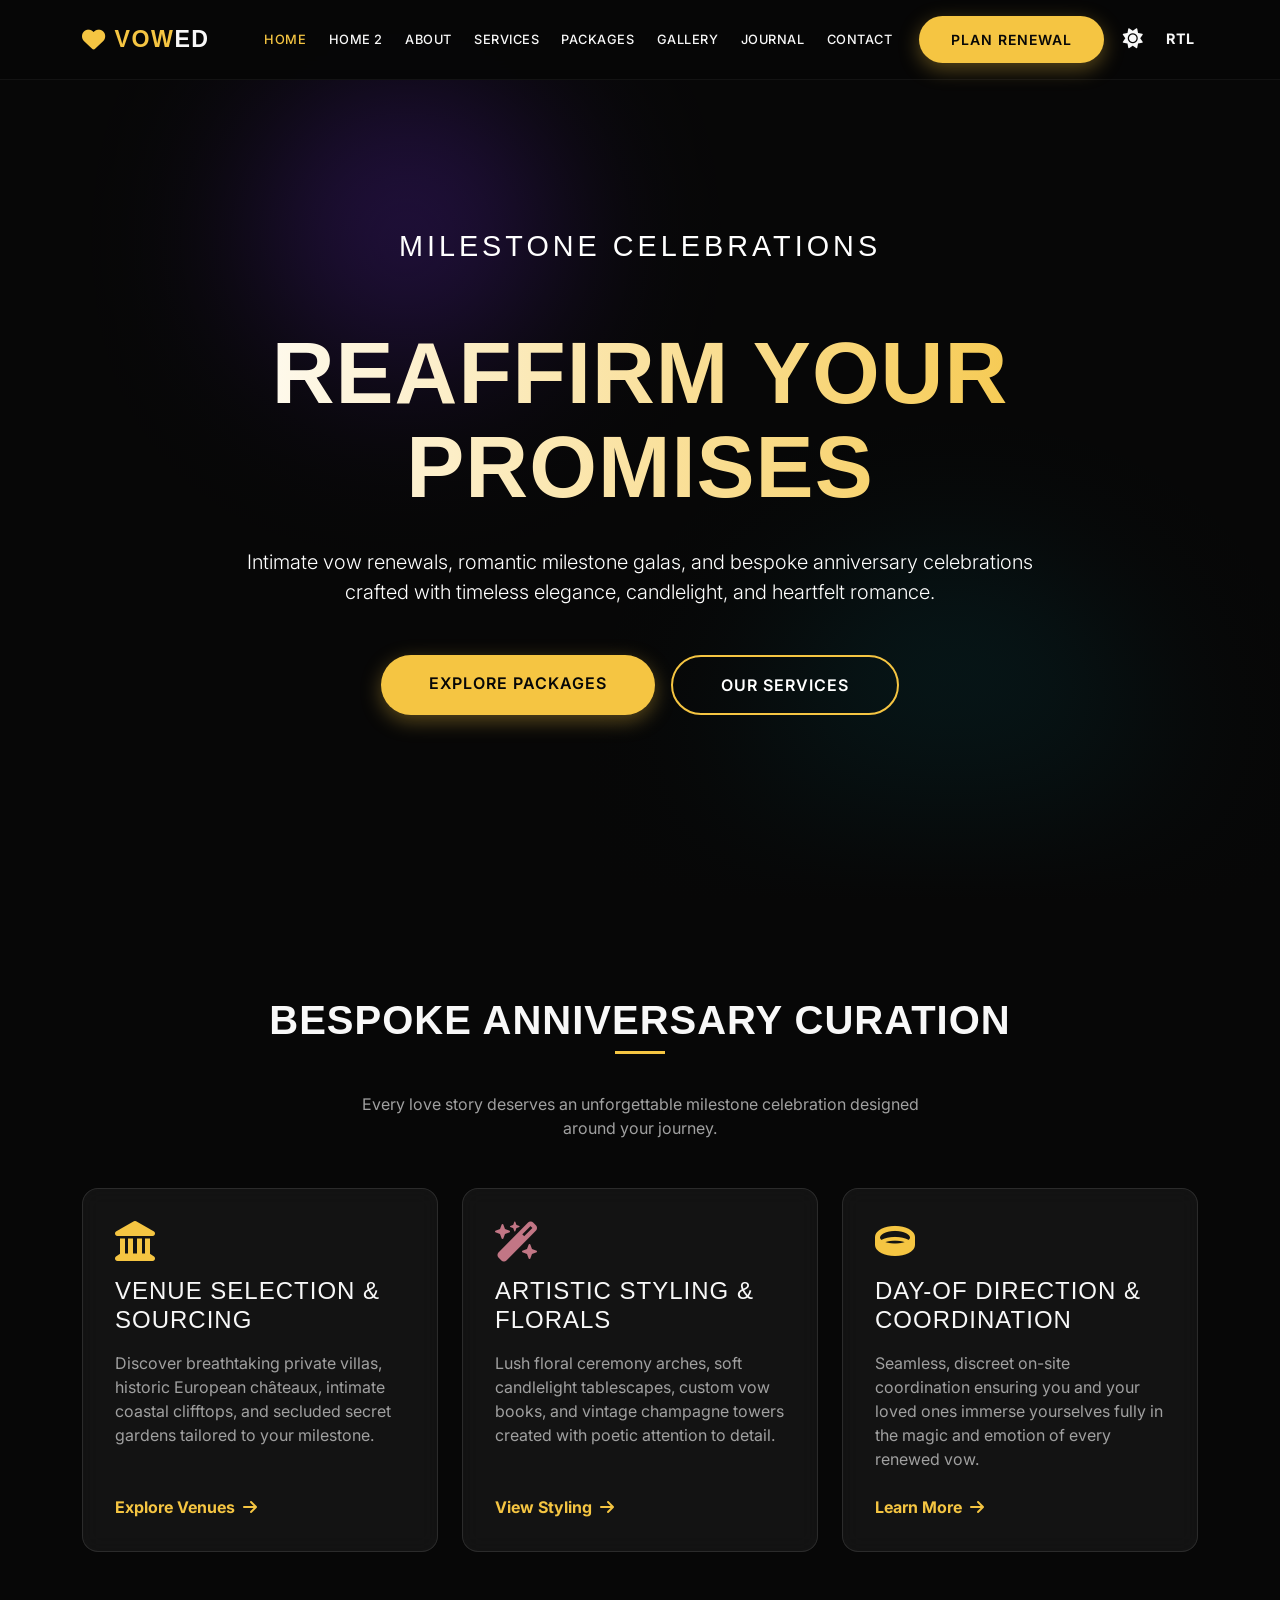
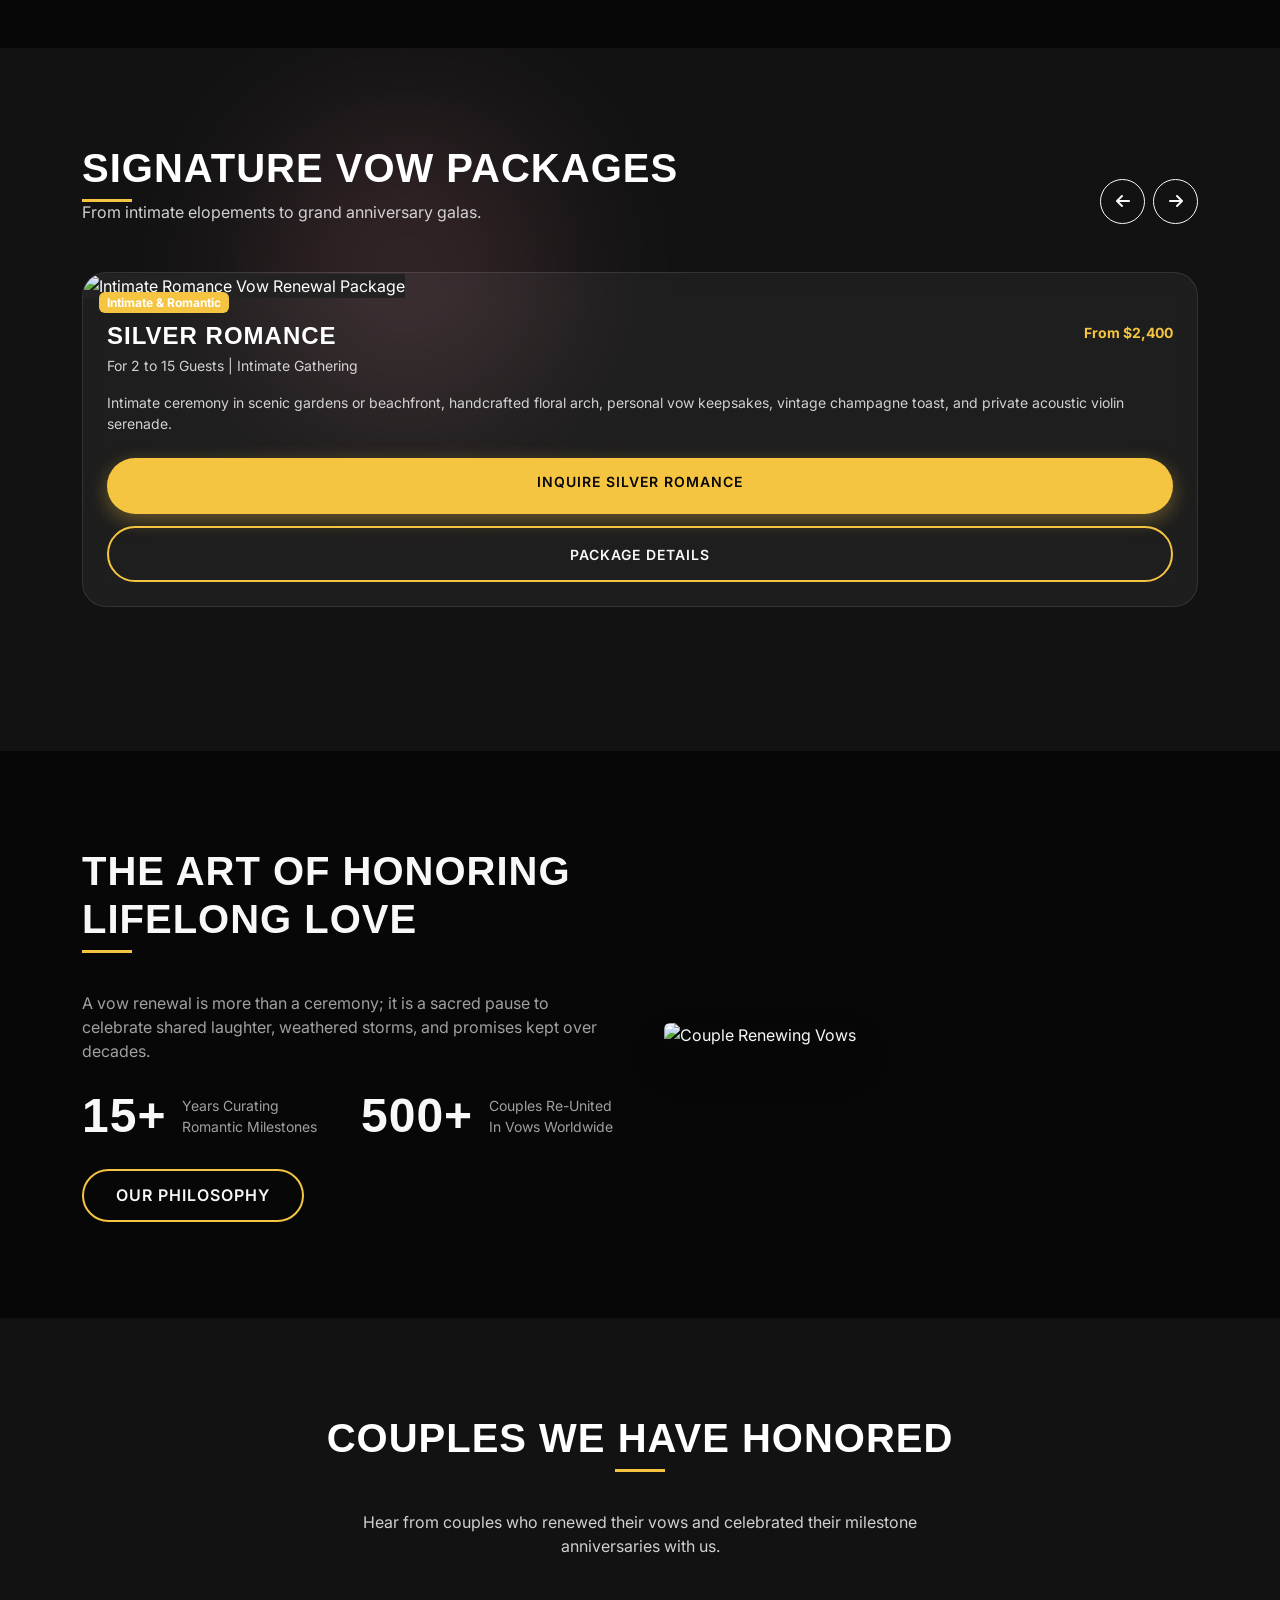
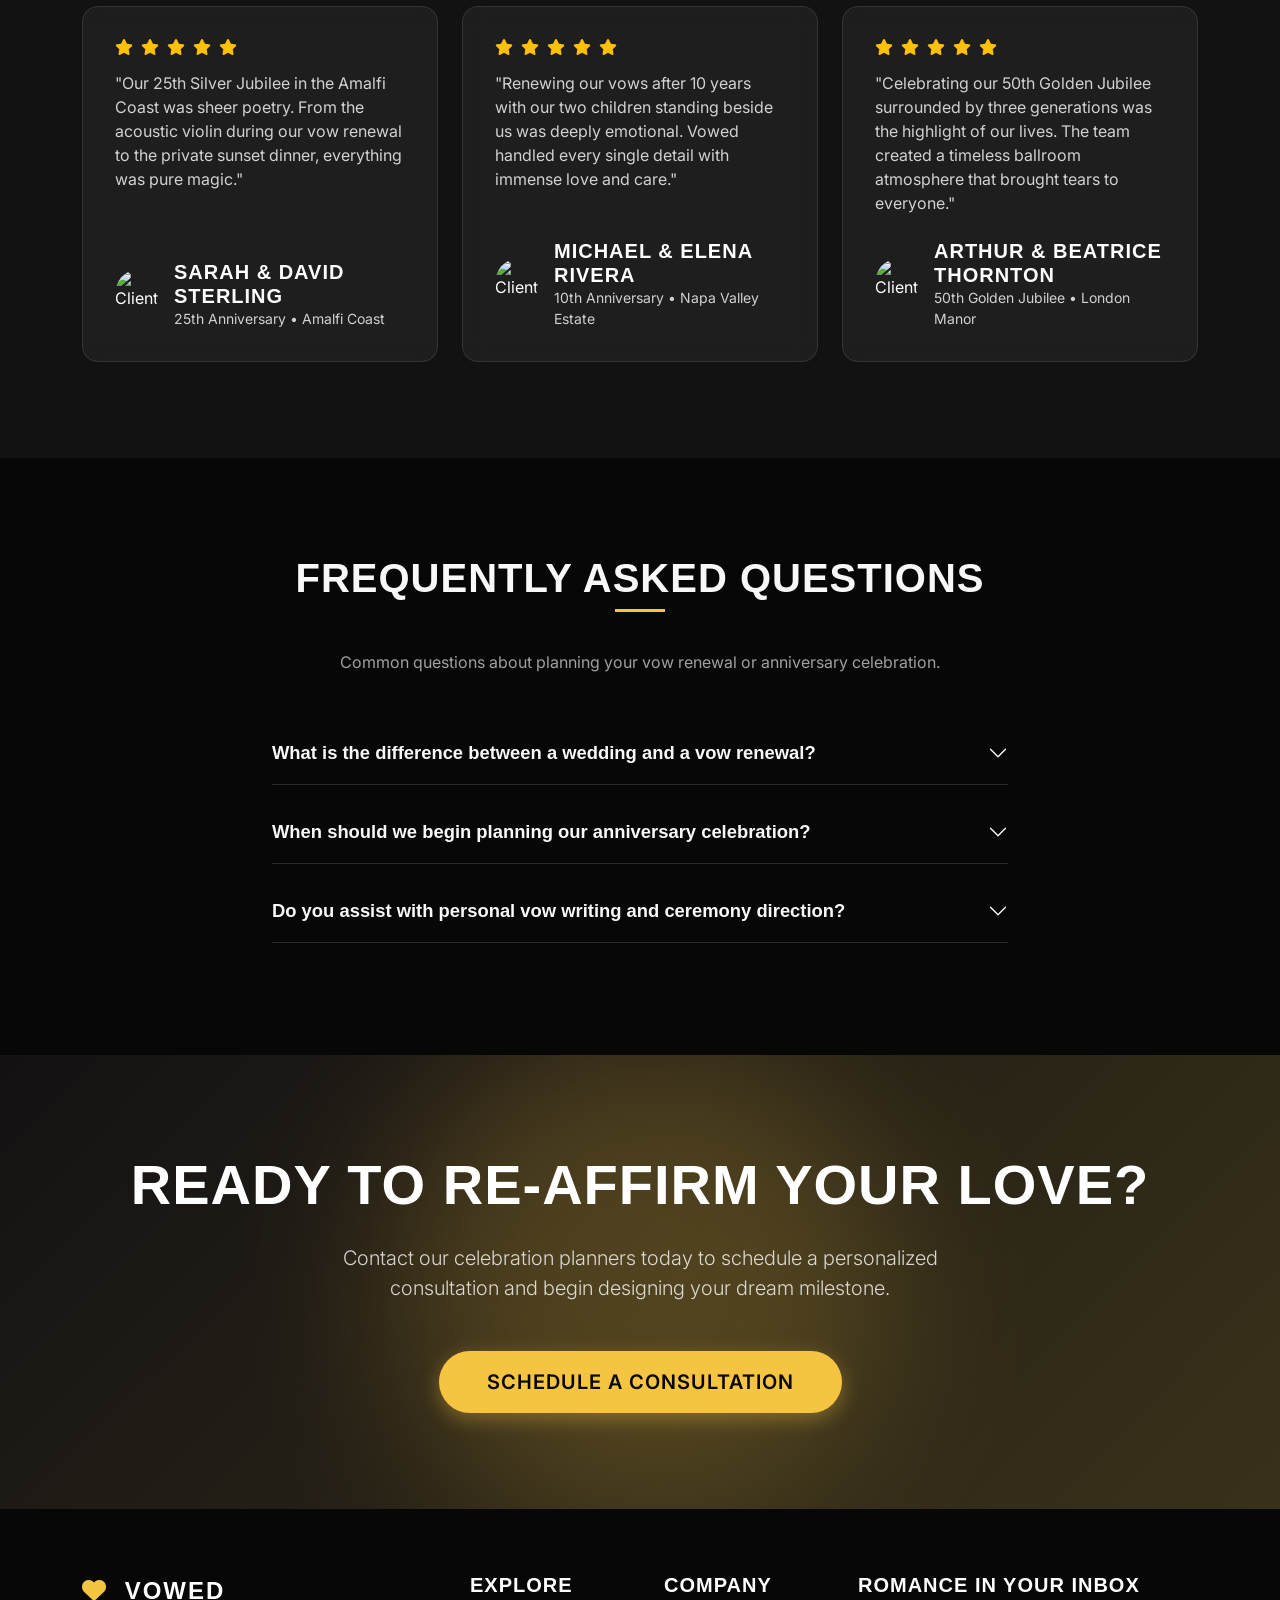
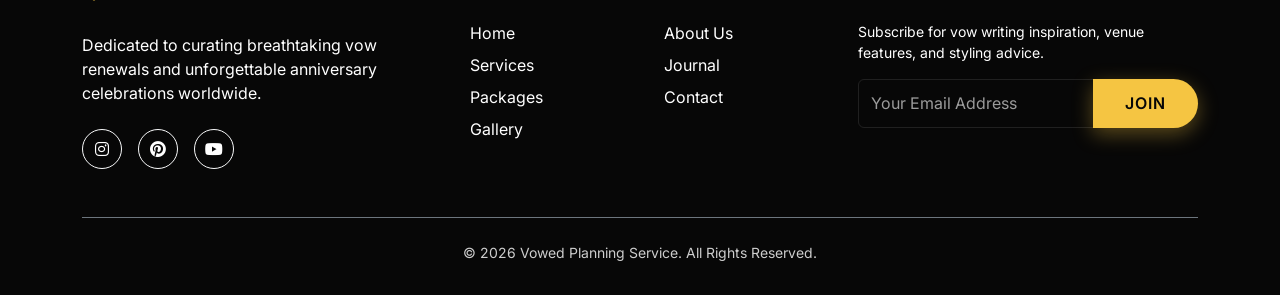
==== commit 2f265fc1: "Fix UI responsiveness, RTL alignment, theme visibility, and 1024px layouts" ====
--- a/index.html
+++ b/index.html
@@ -68,7 +68,7 @@
             <div class="collapse navbar-collapse" id="navbarNav">
                 <ul class="navbar-nav ms-auto align-items-lg-center">
                     <li class="nav-item"><a class="nav-link active" href="index.html">Home</a></li>
-                    <li class="nav-item"><a class="nav-link" href="home2.html">Destinations</a></li>
+                    <li class="nav-item"><a class="nav-link" href="home2.html">Home 2</a></li>
                     <li class="nav-item"><a class="nav-link" href="about.html">About</a></li>
                     <li class="nav-item"><a class="nav-link" href="services.html">Services</a></li>
                     <li class="nav-item"><a class="nav-link" href="pricing.html">Packages</a></li>
@@ -370,38 +370,38 @@
                 <div class="row justify-content-center">
                     <div class="col-lg-8">
                         <div class="accordion accordion-flush" id="faqAccordion">
-                            <div class="accordion-item bg-transparent border-bottom border-secondary mb-3">
+                            <div class="accordion-item bg-transparent border-bottom mb-3">
                                 <h2 class="accordion-header">
-                                    <button class="accordion-button collapsed bg-transparent text-white" type="button" data-bs-toggle="collapse" data-bs-target="#faq1">
+                                    <button class="accordion-button collapsed bg-transparent" type="button" data-bs-toggle="collapse" data-bs-target="#faq1">
                                         What is the difference between a wedding and a vow renewal?
                                     </button>
                                 </h2>
                                 <div id="faq1" class="accordion-collapse collapse" data-bs-parent="#faqAccordion">
-                                    <div class="accordion-body text-white-50">
+                                    <div class="accordion-body">
                                         A vow renewal requires no legal paperwork and is focused purely on celebrating your enduring love, shared history, and re-affirming your commitments in front of cherished family and friends.
                                     </div>
                                 </div>
                             </div>
-                            <div class="accordion-item bg-transparent border-bottom border-secondary mb-3">
+                            <div class="accordion-item bg-transparent border-bottom mb-3">
                                 <h2 class="accordion-header">
-                                    <button class="accordion-button collapsed bg-transparent text-white" type="button" data-bs-toggle="collapse" data-bs-target="#faq2">
+                                    <button class="accordion-button collapsed bg-transparent" type="button" data-bs-toggle="collapse" data-bs-target="#faq2">
                                         When should we begin planning our anniversary celebration?
                                     </button>
                                 </h2>
                                 <div id="faq2" class="accordion-collapse collapse" data-bs-parent="#faqAccordion">
-                                    <div class="accordion-body text-white-50">
+                                    <div class="accordion-body">
                                         For destination ceremonies and milestone galas (such as 25th or 50th jubilees), we recommend 6 to 9 months in advance. For intimate gatherings and elopements, 2 to 3 months is often ideal.
                                     </div>
                                 </div>
                             </div>
-                            <div class="accordion-item bg-transparent border-bottom border-secondary mb-3">
+                            <div class="accordion-item bg-transparent border-bottom mb-3">
                                 <h2 class="accordion-header">
-                                    <button class="accordion-button collapsed bg-transparent text-white" type="button" data-bs-toggle="collapse" data-bs-target="#faq3">
+                                    <button class="accordion-button collapsed bg-transparent" type="button" data-bs-toggle="collapse" data-bs-target="#faq3">
                                         Do you assist with personal vow writing and ceremony direction?
                                     </button>
                                 </h2>
                                 <div id="faq3" class="accordion-collapse collapse" data-bs-parent="#faqAccordion">
-                                    <div class="accordion-body text-white-50">
+                                    <div class="accordion-body">
                                         Yes! Our ceremony specialists work closely with you to craft poignant, heartfelt renewal vows that reflect your unique journey, accomplishments, and enduring devotion.
                                     </div>
                                 </div>
@@ -418,7 +418,7 @@
             <div class="container position-relative z-2 fade-up">
                 <h2 class="display-4 fw-bold mb-4" style="font-family: var(--font-heading); color: white;">Ready to Re-Affirm Your Love?</h2>
                 <p class="lead mb-5 text-white-50 mx-auto" style="max-width: 600px;">Contact our celebration planners today to schedule a personalized consultation and begin designing your dream milestone.</p>
-                <a href="contact.html" class="btn btn-premium px-5 py-3 fs-5">Schedule A Consultation</a>
+                <a href="contact.html" class="btn btn-premium px-4 px-md-5 py-3 fs-5">Schedule A Consultation</a>
             </div>
         </section>
     </main>
@@ -467,6 +467,11 @@
         </div>
     </footer>
 
+    <!-- Back to Top Button -->
+    <button type="button" id="backToTop" class="back-to-top" aria-label="Back to top">
+        <i class="fa-solid fa-arrow-up"></i>
+    </button>
+
     <!-- Scripts -->
     <script src="https://cdn.jsdelivr.net/npm/bootstrap@5.3.2/dist/js/bootstrap.bundle.min.js"></script>
     <script src="https://cdnjs.cloudflare.com/ajax/libs/gsap/3.12.2/gsap.min.js"></script>
--- a/assets/css/style.css
+++ b/assets/css/style.css
@@ -291,6 +291,26 @@
   left: 0;
 }
 
+/* Center heading underline when section or container is centered */
+.text-center .section-title::after,
+.section-title.text-center::after,
+.hero-content .section-title::after,
+div[class*="text-center"] .section-title::after,
+section[class*="text-center"] .section-title::after {
+  left: 50% !important;
+  right: auto !important;
+  transform: translateX(-50%) !important;
+}
+
+@media (max-width: 991.98px) {
+  .section-title::after {
+    left: 50% !important;
+    right: auto !important;
+    transform: translateX(-50%) !important;
+  }
+}
+
+
 /* Swiper */
 .swiper-slide {
   height: auto;
@@ -394,6 +414,7 @@
 
 /* Dark featured sections preserved across themes */
 .romance-cta-section,
+.ceremony-align-fix,
 section[style*="secondary-black"],
 section[style*="primary-black"] {
   background-color: var(--secondary-black) !important;
@@ -403,18 +424,37 @@
 .romance-cta-section h2,
 .romance-cta-section .display-4,
 .romance-cta-section p,
+.romance-cta-section li,
+.romance-cta-section span,
+.ceremony-align-fix h2,
+.ceremony-align-fix .display-4,
+.ceremony-align-fix p,
+.ceremony-align-fix li,
+.ceremony-align-fix span,
 section[style*="secondary-black"] h2,
 section[style*="secondary-black"] p,
+section[style*="secondary-black"] li,
+section[style*="secondary-black"] span,
 section[style*="primary-black"] h2,
-section[style*="primary-black"] p {
+section[style*="primary-black"] p,
+section[style*="primary-black"] li,
+section[style*="primary-black"] span {
   color: #ffffff !important;
 }
 
 .romance-cta-section .lead,
 .romance-cta-section .text-white-50,
+.romance-cta-section .text-white-50 li,
+.ceremony-align-fix .lead,
+.ceremony-align-fix .text-white-50,
+.ceremony-align-fix .text-white-50 li,
+section[style*="secondary-black"] .lead,
 section[style*="secondary-black"] .text-white-50,
-section[style*="primary-black"] .text-white-50 {
-  color: rgba(255, 255, 255, 0.75) !important;
+section[style*="secondary-black"] .text-white-50 li,
+section[style*="primary-black"] .lead,
+section[style*="primary-black"] .text-white-50,
+section[style*="primary-black"] .text-white-50 li {
+  color: rgba(255, 255, 255, 0.8) !important;
 }
 
 h1, h2, h3, h4, h5, h6, 
@@ -482,6 +522,22 @@
   color: var(--theme-text-muted) !important;
 }
 
+.text-white,
+.text-white li,
+.text-white p,
+.text-white span,
+ul.text-white li {
+  color: #ffffff !important;
+}
+
+.text-white-50,
+.text-white-50 li,
+.text-white-50 p,
+.text-white-50 span,
+ul.text-white-50 li {
+  color: rgba(255, 255, 255, 0.8) !important;
+}
+
 .glass-card {
   background: var(--glass-bg) !important;
   border: 1px solid var(--glass-border) !important;
@@ -495,6 +551,12 @@
 .form-control::placeholder, input::placeholder, textarea::placeholder {
   color: var(--theme-text-muted) !important;
 }
+
+select option {
+  background: var(--theme-bg);
+  color: var(--theme-text);
+}
+
 
 body.dark-mode .navbar-custom { background: rgba(7, 7, 7, 0.95) !important; }
 body:not(.dark-mode) .navbar-custom { background: rgba(248, 248, 248, 0.95) !important; }
@@ -587,4 +649,132 @@
         padding: 1.5rem !important;
         margin-bottom: 1rem !important;
     }
-}
+
+    /* Buttons: prevent cropping and horizontal overflow on mobile */
+    .btn-premium,
+    .btn-outline-premium {
+        max-width: 100% !important;
+        white-space: normal !important;
+        word-break: break-word !important;
+        text-align: center !important;
+    }
+}
+
+/* Package and glass card buttons at 1024px view (992px - 1199.98px) */
+@media (min-width: 992px) and (max-width: 1199.98px) {
+    .glass-card .btn-premium,
+    .glass-card .btn-outline-premium,
+    .btn-premium,
+    .btn-outline-premium {
+        font-size: 0.82rem !important;
+        letter-spacing: 0.5px !important;
+        padding: 0.75rem 0.5rem !important;
+        white-space: nowrap !important;
+        text-align: center !important;
+        display: flex !important;
+        align-items: center !important;
+        justify-content: center !important;
+    }
+}
+
+@media (max-width: 576px) {
+    .btn-premium,
+    .btn-outline-premium {
+        padding: 0.8rem 1.25rem !important;
+        font-size: 1rem !important;
+        letter-spacing: 0.5px !important;
+        display: inline-flex !important;
+        justify-content: center !important;
+        align-items: center !important;
+        max-width: 100% !important;
+    }
+}
+
+/* FAQ Accordion Styling */
+.accordion-item {
+  border-color: rgba(0, 0, 0, 0.12) !important;
+}
+
+.accordion-button {
+  color: var(--primary-black) !important;
+  font-family: var(--font-heading);
+  font-size: 1.15rem;
+  font-weight: 600;
+  box-shadow: none !important;
+  padding: 1.25rem 0;
+}
+
+.accordion-button:not(.collapsed) {
+  color: var(--electric-gold) !important;
+  background-color: transparent !important;
+  box-shadow: none !important;
+}
+
+.accordion-button::after {
+  filter: brightness(0.2);
+}
+
+.accordion-body {
+  color: #444444;
+  line-height: 1.7;
+  padding: 0 0 1.25rem 0;
+}
+
+/* Back to Top Button */
+.back-to-top {
+  position: fixed;
+  bottom: 30px;
+  right: 30px;
+  width: 48px;
+  height: 48px;
+  border-radius: 50%;
+  background: var(--electric-gold);
+  color: var(--primary-black) !important;
+  border: none;
+  display: flex;
+  align-items: center;
+  justify-content: center;
+  font-size: 1.1rem;
+  cursor: pointer;
+  z-index: 999;
+  opacity: 0;
+  visibility: hidden;
+  transform: translateY(20px);
+  transition: all 0.3s cubic-bezier(0.16, 1, 0.3, 1);
+  box-shadow: 0 4px 18px rgba(212, 175, 55, 0.4);
+}
+
+.back-to-top:hover {
+  background: #ffffff;
+  color: var(--primary-black) !important;
+  transform: translateY(-4px);
+  box-shadow: 0 8px 25px rgba(212, 175, 55, 0.6);
+}
+
+.back-to-top.show {
+  opacity: 1;
+  visibility: visible;
+  transform: translateY(0);
+}
+
+@media (max-width: 576px) {
+  .back-to-top {
+    bottom: 20px;
+    right: 20px;
+    width: 42px;
+    height: 42px;
+    font-size: 1rem;
+  }
+}
+
+.press-arrow-link {
+  transition: transform var(--transition-fast), color var(--transition-fast);
+}
+
+.press-arrow-link:hover {
+  color: var(--electric-gold) !important;
+  transform: translateX(4px);
+}
+
+
+
--- a/assets/css/dark-mode.css
+++ b/assets/css/dark-mode.css
@@ -59,3 +59,24 @@
 body.dark-mode .bg-light {
   background-color: var(--secondary-black) !important;
 }
+
+/* FAQ Accordion Dark Mode */
+body.dark-mode .accordion-item {
+  border-color: rgba(255, 255, 255, 0.15) !important;
+}
+
+body.dark-mode .accordion-button {
+  color: var(--platinum-white) !important;
+}
+
+body.dark-mode .accordion-button:not(.collapsed) {
+  color: var(--electric-gold) !important;
+}
+
+body.dark-mode .accordion-button::after {
+  filter: invert(1) brightness(2);
+}
+
+body.dark-mode .accordion-body {
+  color: rgba(255, 255, 255, 0.7) !important;
+}
--- a/assets/css/rtl.css
+++ b/assets/css/rtl.css
@@ -1,15 +1,113 @@
 /* RTL Support */
 html[dir="rtl"] body {
   text-align: right;
+  direction: rtl;
 }
 
+/* Navbar Brand & Logo Alignment in RTL */
+html[dir="rtl"] .navbar-brand {
+  direction: ltr !important;
+  display: inline-flex !important;
+  align-items: center !important;
+  unicode-bidi: isolate;
+}
+
+html[dir="rtl"] .navbar-brand .me-2,
+html[dir="rtl"] .navbar-brand i.fa-heart {
+  margin-right: 0.5rem !important;
+  margin-left: 0 !important;
+}
+
+/* Header & Navbar Alignment */
 html[dir="rtl"] .navbar-custom .nav-link {
   margin: 0 0.5rem;
 }
 
+@media (min-width: 1200px) and (max-width: 1399px) {
+  html[dir="rtl"] .navbar-custom .nav-link {
+    margin: 0 0.2rem !important;
+    font-size: 0.8rem !important;
+    letter-spacing: 0.5px !important;
+  }
+}
+
+/* Desktop Navbar nav alignment */
+@media (min-width: 1200px) {
+  html[dir="rtl"] .navbar-expand-xl .navbar-collapse {
+    display: flex !important;
+    flex-basis: auto;
+  }
+
+  html[dir="rtl"] .navbar-expand-xl .navbar-nav {
+    flex-direction: row;
+    align-items: center;
+  }
+
+  html[dir="rtl"] .navbar-expand-xl .navbar-nav .nav-item.ms-lg-3 {
+    margin-right: 1rem !important;
+    margin-left: 0 !important;
+  }
+}
+
+/* Mobile & Tablet Navbar drawer */
+@media (max-width: 1199.98px) {
+  html[dir="rtl"] .navbar-collapse {
+    text-align: right;
+  }
+
+  html[dir="rtl"] .navbar-collapse .navbar-nav {
+    align-items: flex-start !important;
+  }
+
+  html[dir="rtl"] .navbar-collapse .navbar-nav .nav-item {
+    width: 100%;
+    text-align: right;
+  }
+
+  html[dir="rtl"] .navbar-collapse .navbar-nav .nav-item.ms-lg-3 {
+    margin-right: 0 !important;
+    margin-left: 0 !important;
+  }
+
+  html[dir="rtl"] .navbar-collapse .navbar-nav .nav-link {
+    text-align: right;
+    padding: 0.5rem 0;
+  }
+}
+
+/* Header / Hero Section Content Alignment */
+html[dir="rtl"] header.hero-section,
+html[dir="rtl"] header.position-relative {
+  text-align: center;
+}
+
+html[dir="rtl"] .hero-subtitle,
+html[dir="rtl"] .hero-title,
+html[dir="rtl"] .hero-desc {
+  text-align: center;
+}
+
+/* UI Elements & Decorative */
 html[dir="rtl"] .section-title::after {
   left: auto;
   right: 0;
+}
+
+html[dir="rtl"] .text-center .section-title::after,
+html[dir="rtl"] .section-title.text-center::after,
+html[dir="rtl"] div[class*="text-center"] .section-title::after,
+html[dir="rtl"] section[class*="text-center"] .section-title::after {
+  left: 50% !important;
+  right: auto !important;
+  transform: translateX(-50%) !important;
+}
+
+@media (max-width: 991.98px) {
+  html[dir="rtl"] .section-title::after {
+    left: 50% !important;
+    right: auto !important;
+    transform: translateX(-50%) !important;
+  }
 }
 
 html[dir="rtl"] .btn-premium::before {
@@ -24,6 +122,7 @@
   transform: translateX(-5px);
 }
 
+/* RTL Spacing & Utility Classes */
 html[dir="rtl"] .ms-auto {
   margin-left: 0 !important;
   margin-right: auto !important;
@@ -32,16 +131,63 @@
   margin-right: 0 !important;
   margin-left: auto !important;
 }
-html[dir="rtl"] .ps-0 {
-  padding-right: 0 !important;
-}
-html[dir="rtl"] .pe-0 {
-  padding-left: 0 !important;
-}
-html[dir="rtl"] .text-md-start {
-  text-align: right !important;
+
+html[dir="rtl"] .ms-1 { margin-left: 0 !important; margin-right: 0.25rem !important; }
+html[dir="rtl"] .ms-2 { margin-left: 0 !important; margin-right: 0.5rem !important; }
+html[dir="rtl"] .ms-3 { margin-left: 0 !important; margin-right: 1rem !important; }
+html[dir="rtl"] .ms-4 { margin-left: 0 !important; margin-right: 1.5rem !important; }
+html[dir="rtl"] .ms-5 { margin-left: 0 !important; margin-right: 3rem !important; }
+
+html[dir="rtl"] .me-1 { margin-right: 0 !important; margin-left: 0.25rem !important; }
+html[dir="rtl"] .me-2 { margin-right: 0 !important; margin-left: 0.5rem !important; }
+html[dir="rtl"] .me-3 { margin-right: 0 !important; margin-left: 1rem !important; }
+html[dir="rtl"] .me-4 { margin-right: 0 !important; margin-left: 1.5rem !important; }
+html[dir="rtl"] .me-5 { margin-right: 0 !important; margin-left: 3rem !important; }
+
+@media (min-width: 992px) {
+  html[dir="rtl"] .ms-lg-1 { margin-left: 0 !important; margin-right: 0.25rem !important; }
+  html[dir="rtl"] .ms-lg-2 { margin-left: 0 !important; margin-right: 0.5rem !important; }
+  html[dir="rtl"] .ms-lg-3 { margin-left: 0 !important; margin-right: 1rem !important; }
+  html[dir="rtl"] .ms-lg-4 { margin-left: 0 !important; margin-right: 1.5rem !important; }
+  html[dir="rtl"] .ms-lg-5 { margin-left: 0 !important; margin-right: 3rem !important; }
+  html[dir="rtl"] .ms-lg-auto { margin-left: 0 !important; margin-right: auto !important; }
+
+  html[dir="rtl"] .me-lg-1 { margin-right: 0 !important; margin-left: 0.25rem !important; }
+  html[dir="rtl"] .me-lg-2 { margin-right: 0 !important; margin-left: 0.5rem !important; }
+  html[dir="rtl"] .me-lg-3 { margin-right: 0 !important; margin-left: 1rem !important; }
+  html[dir="rtl"] .me-lg-4 { margin-right: 0 !important; margin-left: 1.5rem !important; }
+  html[dir="rtl"] .me-lg-5 { margin-right: 0 !important; margin-left: 3rem !important; }
+  html[dir="rtl"] .me-lg-auto { margin-right: 0 !important; margin-left: auto !important; }
 }
 
-html[dir="rtl"] header {
-  direction: ltr !important;
+@media (min-width: 1200px) {
+  html[dir="rtl"] .ms-xl-1 { margin-left: 0 !important; margin-right: 0.25rem !important; }
+  html[dir="rtl"] .ms-xl-2 { margin-left: 0 !important; margin-right: 0.5rem !important; }
+  html[dir="rtl"] .ms-xl-3 { margin-left: 0 !important; margin-right: 1rem !important; }
+  html[dir="rtl"] .ms-xl-auto { margin-left: 0 !important; margin-right: auto !important; }
+
+  html[dir="rtl"] .me-xl-1 { margin-right: 0 !important; margin-left: 0.25rem !important; }
+  html[dir="rtl"] .me-xl-2 { margin-right: 0 !important; margin-left: 0.5rem !important; }
+  html[dir="rtl"] .me-xl-3 { margin-right: 0 !important; margin-left: 1rem !important; }
+  html[dir="rtl"] .me-xl-auto { margin-right: 0 !important; margin-left: auto !important; }
 }
+
+html[dir="rtl"] .ps-0 { padding-right: 0 !important; }
+html[dir="rtl"] .pe-0 { padding-left: 0 !important; }
+html[dir="rtl"] .text-md-start { text-align: right !important; }
+html[dir="rtl"] .text-start { text-align: right !important; }
+html[dir="rtl"] .text-end { text-align: left !important; }
+
+/* Back to Top RTL */
+html[dir="rtl"] .back-to-top {
+  right: auto;
+  left: 30px;
+}
+
+@media (max-width: 576px) {
+  html[dir="rtl"] .back-to-top {
+    right: auto;
+    left: 20px;
+  }
+}
+
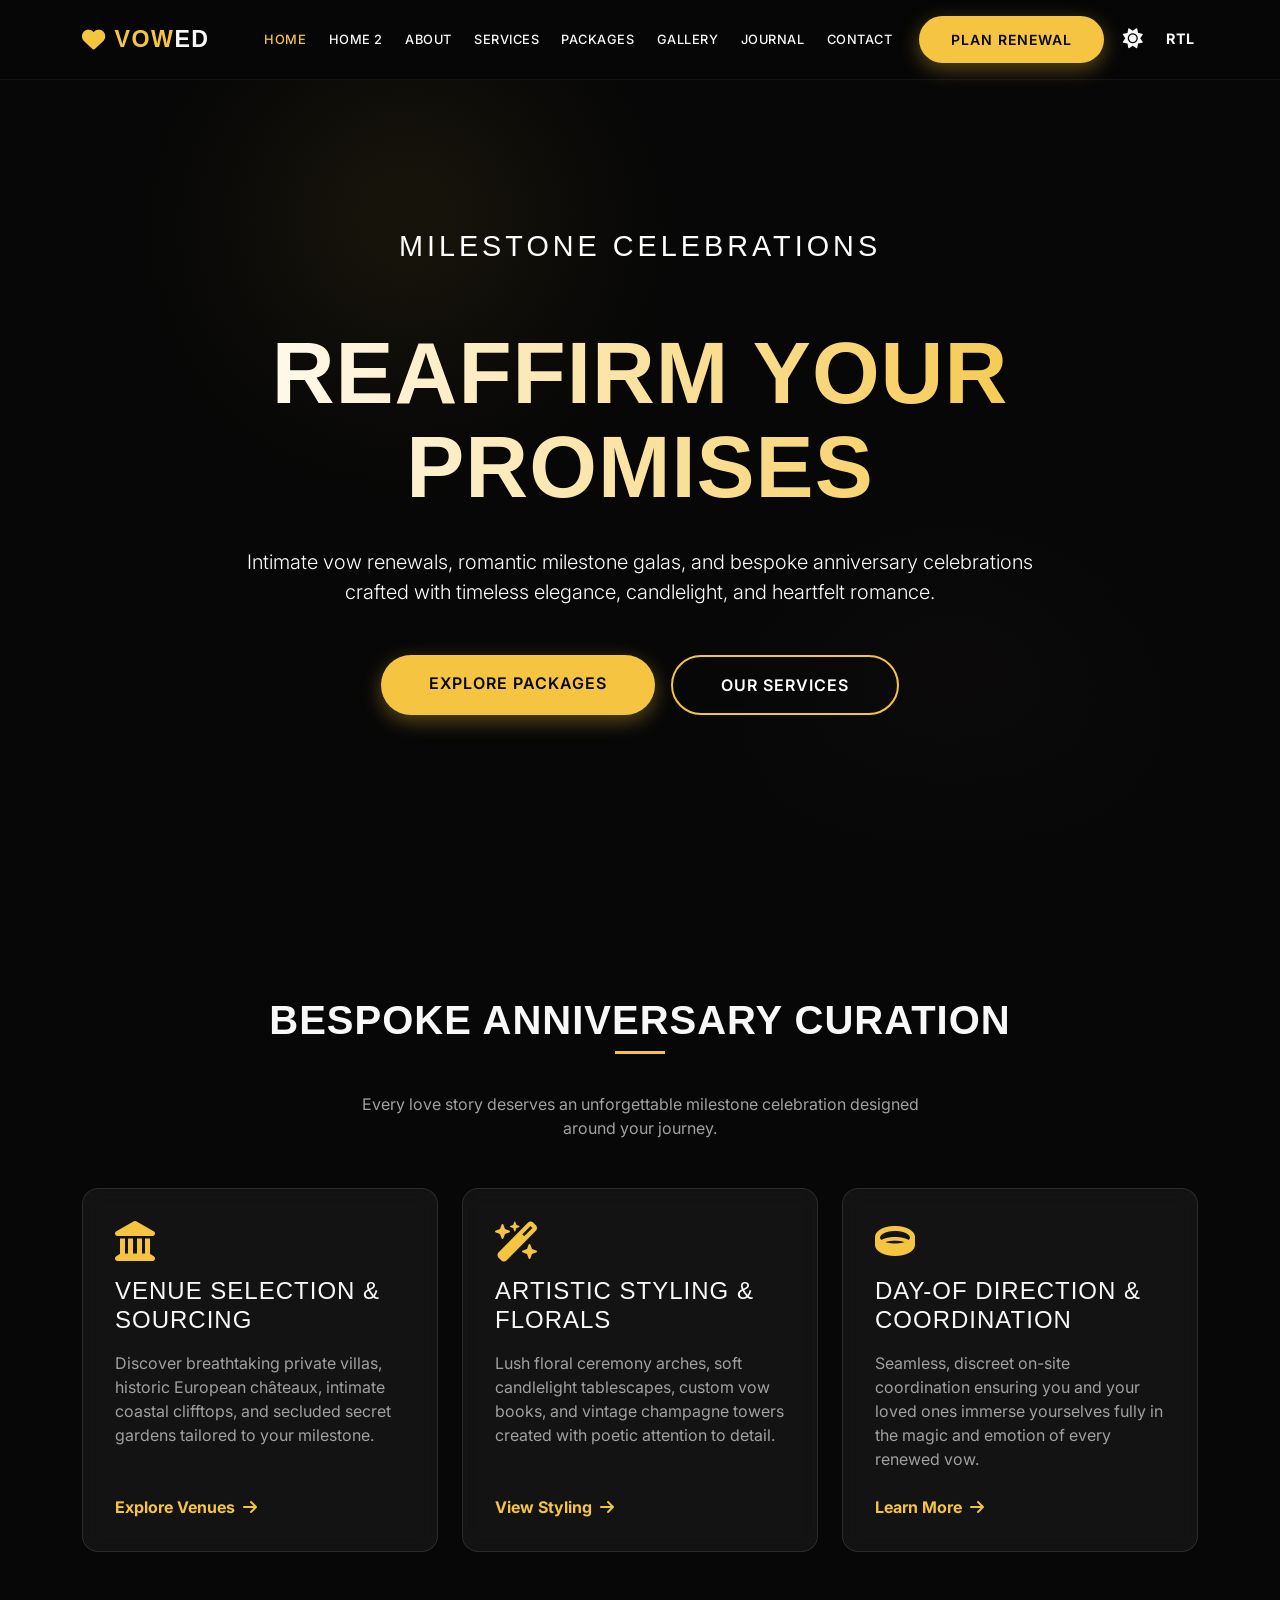
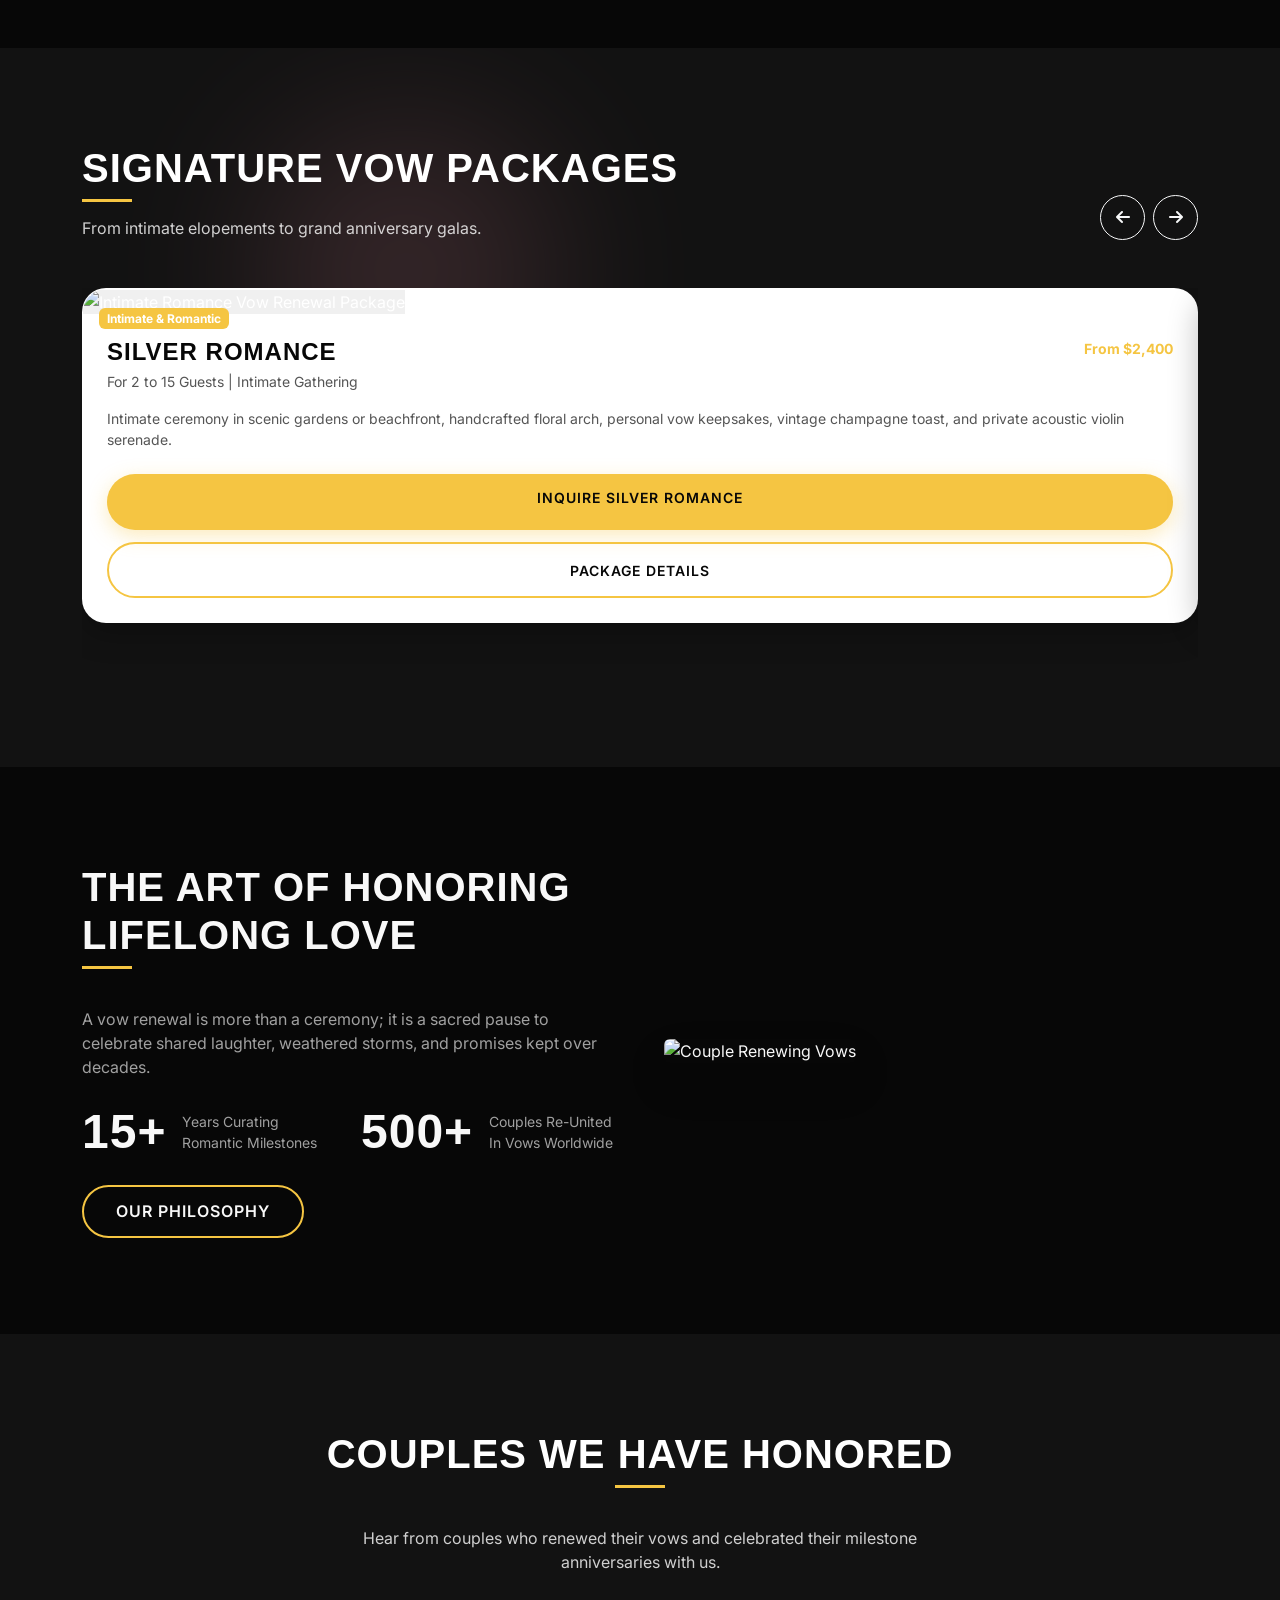
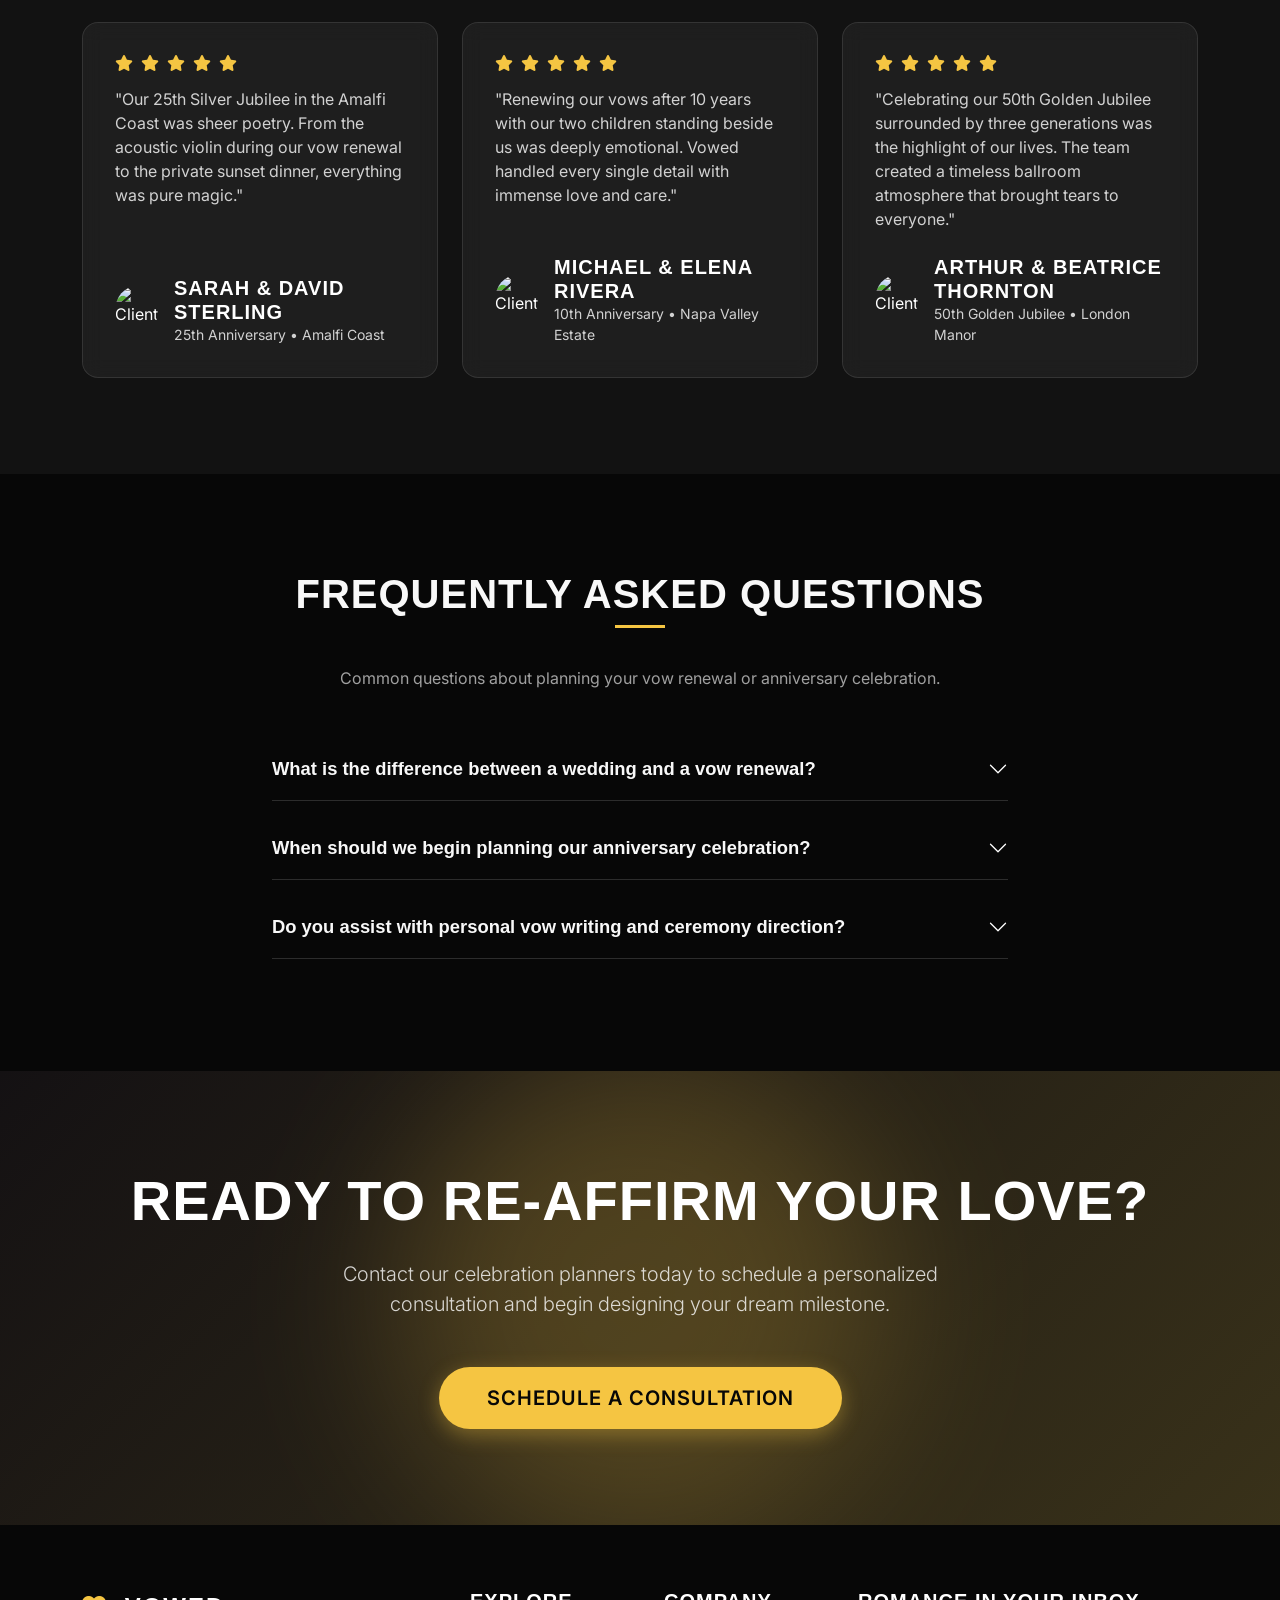
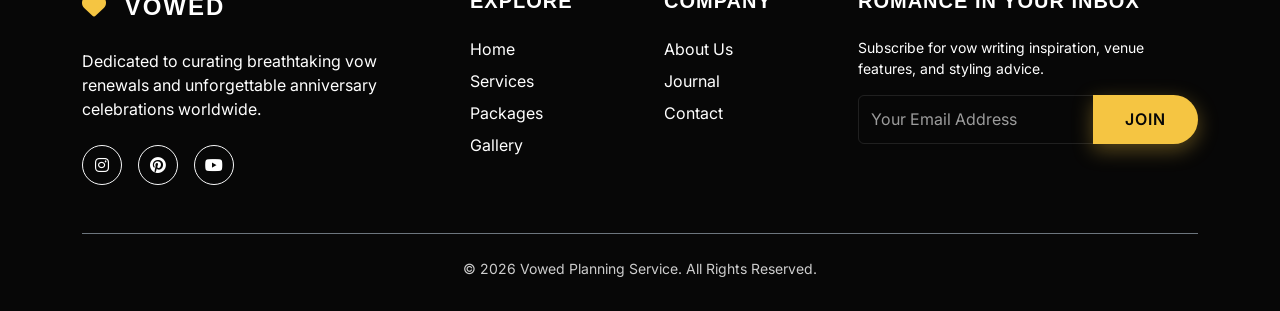
==== commit 9a0fedbc: "Update styling, header button UI consistency, and page layouts" ====
--- a/index.html
+++ b/index.html
@@ -28,12 +28,42 @@
 
         .gallery-swiper .package-card {
             width: 100%;
+            background: #ffffff !important;
+            border: 1px solid rgba(255, 255, 255, 0.2) !important;
+            box-shadow: 0 10px 30px rgba(0, 0, 0, 0.25);
         }
 
         .gallery-swiper .package-card-body {
             display: flex;
             flex-direction: column;
             flex: 1;
+            background: #ffffff !important;
+            border-bottom-left-radius: 24px;
+            border-bottom-right-radius: 24px;
+        }
+
+        .gallery-swiper .package-card h4,
+        .gallery-swiper .package-card .package-title {
+            color: var(--primary-black) !important;
+        }
+
+        .gallery-swiper .package-card p,
+        .gallery-swiper .package-card .package-desc {
+            color: #555555 !important;
+        }
+
+        .gallery-swiper .package-card .package-price {
+            color: var(--electric-gold) !important;
+        }
+
+        .gallery-swiper .package-card .btn-outline-premium {
+            color: var(--primary-black) !important;
+            border-color: var(--electric-gold) !important;
+        }
+
+        .gallery-swiper .package-card .btn-outline-premium:hover {
+            color: var(--primary-black) !important;
+            background: var(--electric-gold) !important;
         }
 
         .gallery-swiper .package-actions {
@@ -78,11 +108,11 @@
                     <li class="nav-item ms-lg-3 my-2 my-lg-0">
                         <a href="contact.html" class="btn btn-premium btn-sm w-100">Plan Renewal</a>
                     </li>
-                    <li class="nav-item ms-lg-3 d-flex gap-3 mt-3 mt-lg-0 align-items-center">
-                        <a href="#" id="theme-toggle" class="nav-link p-0 fs-5"><i class="fa-solid fa-moon"></i></a>
-                        <a href="#" id="rtl-toggle" class="nav-link p-0 fw-bold" style="font-size: 0.9rem;">RTL</a>
-                    </li>
                 </ul>
+                <div class="d-flex gap-3 mt-3 mt-lg-0 align-items-center ms-lg-3">
+                    <a href="#" id="theme-toggle" class="nav-link p-0 fs-5"><i class="fa-solid fa-moon"></i></a>
+                    <a href="#" id="rtl-toggle" class="nav-link p-0 fw-bold" style="font-size: 0.9rem;">RTL</a>
+                </div>
             </div>
         </div>
     </nav>
@@ -128,7 +158,7 @@
                     </div>
                     <div class="col-md-4 fade-up" style="transition-delay: 0.1s;">
                         <div class="glass-card">
-                            <i class="fa-solid fa-wand-magic-sparkles fs-1 mb-3" style="color: var(--dusty-rose);"></i>
+                            <i class="fa-solid fa-wand-magic-sparkles fs-1 mb-3" style="color: var(--electric-gold);"></i>
                             <h3 class="h4 mb-3">Artistic Styling & Florals</h3>
                             <p class="text-muted mb-4">Lush floral ceremony arches, soft candlelight tablescapes, custom vow books, and vintage champagne towers created with poetic attention to detail.</p>
                             <a href="services.html" class="text-decoration-none fw-bold mt-auto" style="color: var(--electric-gold);">View Styling <i class="fa-solid fa-arrow-right ms-1"></i></a>
@@ -153,7 +183,7 @@
                 <div class="d-flex justify-content-between align-items-end mb-5 fade-up">
                     <div>
                         <h2 class="section-title text-white mb-2">Signature Vow Packages</h2>
-                        <p class="text-white-50 mb-0">From intimate elopements to grand anniversary galas.</p>
+                        <p class="text-white-50 mb-0 pt-3">From intimate elopements to grand anniversary galas.</p>
                     </div>
                     <div class="d-none d-md-flex gap-2">
                         <button class="btn btn-outline-light rounded-circle swiper-prev p-0 d-flex align-items-center justify-content-center" style="width: 45px; height: 45px;"><i class="fa-solid fa-arrow-left"></i></button>
@@ -165,9 +195,9 @@
                     <div class="swiper-wrapper">
                         <!-- Slide 1 -->
                         <div class="swiper-slide">
-                            <div class="glass-card package-card h-100 p-0 overflow-hidden" style="background: rgba(255,255,255,0.03); border: 1px solid rgba(255,255,255,0.08); border-radius: 24px;">
+                            <div class="glass-card package-card h-100 p-0 overflow-hidden" style="background: #ffffff; border: 1px solid rgba(255,255,255,0.2); border-radius: 24px;">
                                 <div class="position-relative">
-                                    <img src="https://images.unsplash.com/photo-1519741497674-611481863552?w=800&q=80" class="w-100 object-fit-cover" height="320" alt="Intimate Romance Vow Renewal Package" style="background-color: #222;">
+                                    <img src="https://images.unsplash.com/photo-1519741497674-611481863552?w=800&q=80" class="w-100 object-fit-cover" height="320" alt="Intimate Romance Vow Renewal Package" style="background-color: #f0f0f0;">
                                     <div class="position-absolute top-0 start-0 p-3">
                                         <span class="badge" style="background: var(--electric-gold); color: #000;">Intimate &amp; Romantic</span>
                                     </div>
@@ -175,12 +205,12 @@
                                 <div class="p-4 package-card-body">
                                     <div class="d-flex justify-content-between align-items-start gap-3 mb-3">
                                         <div>
-                                            <h4 class="text-white mb-1" style="font-family: var(--font-heading);">Silver Romance</h4>
-                                            <p class="text-white-50 small mb-0">For 2 to 15 Guests | Intimate Gathering</p>
+                                            <h4 class="mb-1 text-dark package-title" style="font-family: var(--font-heading);">Silver Romance</h4>
+                                            <p class="small mb-0 text-muted package-desc">For 2 to 15 Guests | Intimate Gathering</p>
                                         </div>
-                                        <span class="text-white-50 small text-end fw-bold" style="color: var(--electric-gold) !important;">From $2,400</span>
-                                    </div>
-                                    <p class="text-white-50 small mb-4">Intimate ceremony in scenic gardens or beachfront, handcrafted floral arch, personal vow keepsakes, vintage champagne toast, and private acoustic violin serenade.</p>
+                                        <span class="small text-end fw-bold package-price" style="color: var(--electric-gold) !important;">From $2,400</span>
+                                    </div>
+                                    <p class="small mb-4 text-muted package-desc">Intimate ceremony in scenic gardens or beachfront, handcrafted floral arch, personal vow keepsakes, vintage champagne toast, and private acoustic violin serenade.</p>
                                     <div class="d-flex flex-wrap gap-2 package-actions">
                                         <a href="contact.html" class="btn btn-premium btn-sm">Inquire Silver Romance</a>
                                         <a href="pricing.html" class="btn btn-outline-premium btn-sm">Package Details</a>
@@ -190,9 +220,9 @@
                         </div>
                         <!-- Slide 2 -->
                         <div class="swiper-slide">
-                            <div class="glass-card package-card h-100 p-0 overflow-hidden" style="background: rgba(255,255,255,0.03); border: 1px solid rgba(255,255,255,0.08); border-radius: 24px;">
+                            <div class="glass-card package-card h-100 p-0 overflow-hidden" style="background: #ffffff; border: 1px solid rgba(255,255,255,0.2); border-radius: 24px;">
                                 <div class="position-relative">
-                                    <img src="https://images.unsplash.com/photo-1465495976277-4387d4b0b4c6?w=800&q=80" class="w-100 object-fit-cover" height="320" alt="Golden Promise Milestone Package" style="background-color: #333;">
+                                    <img src="https://images.unsplash.com/photo-1465495976277-4387d4b0b4c6?w=800&q=80" class="w-100 object-fit-cover" height="320" alt="Golden Promise Milestone Package" style="background-color: #f0f0f0;">
                                     <div class="position-absolute top-0 start-0 p-3">
                                         <span class="badge" style="background: var(--dusty-rose); color: #fff;">Most Popular Choice</span>
                                     </div>
@@ -200,12 +230,12 @@
                                 <div class="p-4 package-card-body">
                                     <div class="d-flex justify-content-between align-items-start gap-3 mb-3">
                                         <div>
-                                            <h4 class="text-white mb-1" style="font-family: var(--font-heading);">Golden Promise</h4>
-                                            <p class="text-white-50 small mb-0">For 15 to 50 Guests | Milestone Renewal</p>
+                                            <h4 class="mb-1 text-dark package-title" style="font-family: var(--font-heading);">Golden Promise</h4>
+                                            <p class="small mb-0 text-muted package-desc">For 15 to 50 Guests | Milestone Renewal</p>
                                         </div>
-                                        <span class="text-white-50 small text-end fw-bold" style="color: var(--electric-gold) !important;">From $5,800</span>
-                                    </div>
-                                    <p class="text-white-50 small mb-4">Full private estate venue coordination, luxury candlelit dining setup, complete floral installations, 4K romantic cinematic film, and dedicated day-of event director.</p>
+                                        <span class="small text-end fw-bold package-price" style="color: var(--electric-gold) !important;">From $5,800</span>
+                                    </div>
+                                    <p class="small mb-4 text-muted package-desc">Full private estate venue coordination, luxury candlelit dining setup, complete floral installations, 4K romantic cinematic film, and dedicated day-of event director.</p>
                                     <div class="d-flex flex-wrap gap-2 package-actions">
                                         <a href="contact.html" class="btn btn-premium btn-sm">Inquire Golden Promise</a>
                                         <a href="pricing.html" class="btn btn-outline-premium btn-sm">Package Details</a>
@@ -215,22 +245,22 @@
                         </div>
                         <!-- Slide 3 -->
                         <div class="swiper-slide">
-                            <div class="glass-card package-card h-100 p-0 overflow-hidden" style="background: rgba(255,255,255,0.03); border: 1px solid rgba(255,255,255,0.08); border-radius: 24px;">
+                            <div class="glass-card package-card h-100 p-0 overflow-hidden" style="background: #ffffff; border: 1px solid rgba(255,255,255,0.2); border-radius: 24px;">
                                 <div class="position-relative">
-                                    <img src="https://images.unsplash.com/photo-1520854221256-17451cc331bf?w=800&q=80" class="w-100 object-fit-cover" height="320" alt="Destination Serenade Vow Renewal" style="background-color: #444;">
+                                    <img src="https://images.unsplash.com/photo-1520854221256-17451cc331bf?w=800&q=80" class="w-100 object-fit-cover" height="320" alt="Destination Serenade Vow Renewal" style="background-color: #f0f0f0;">
                                     <div class="position-absolute top-0 start-0 p-3">
-                                        <span class="badge" style="background: var(--wine-burgundy); color: #fff;">Destination Elegance</span>
+                                        <span class="badge" style="background: var(--electric-gold); color: #000;">Destination Elegance</span>
                                     </div>
                                 </div>
                                 <div class="p-4 package-card-body">
                                     <div class="d-flex justify-content-between align-items-start gap-3 mb-3">
                                         <div>
-                                            <h4 class="text-white mb-1" style="font-family: var(--font-heading);">Destination Serenade</h4>
-                                            <p class="text-white-50 small mb-0">Vineyard, Villa or Coastal Retreat</p>
+                                            <h4 class="mb-1 text-dark package-title" style="font-family: var(--font-heading);">Destination Serenade</h4>
+                                            <p class="small mb-0 text-muted package-desc">Vineyard, Villa or Coastal Retreat</p>
                                         </div>
-                                        <span class="text-white-50 small text-end fw-bold" style="color: var(--electric-gold) !important;">From $8,500</span>
-                                    </div>
-                                    <p class="text-white-50 small mb-4">Curated vow renewal in world-class destinations with guest travel concierge, multi-day celebration itineraries, sunset catamaran reception, and breathtaking photography.</p>
+                                        <span class="small text-end fw-bold package-price" style="color: var(--electric-gold) !important;">From $8,500</span>
+                                    </div>
+                                    <p class="small mb-4 text-muted package-desc">Curated vow renewal in world-class destinations with guest travel concierge, multi-day celebration itineraries, sunset catamaran reception, and breathtaking photography.</p>
                                     <div class="d-flex flex-wrap gap-2 package-actions">
                                         <a href="contact.html" class="btn btn-premium btn-sm">Inquire Destination</a>
                                         <a href="pricing.html" class="btn btn-outline-premium btn-sm">Package Details</a>
@@ -240,22 +270,22 @@
                         </div>
                         <!-- Slide 4 -->
                         <div class="swiper-slide">
-                            <div class="glass-card package-card h-100 p-0 overflow-hidden" style="background: rgba(255,255,255,0.03); border: 1px solid rgba(255,255,255,0.08); border-radius: 24px;">
+                            <div class="glass-card package-card h-100 p-0 overflow-hidden" style="background: #ffffff; border: 1px solid rgba(255,255,255,0.2); border-radius: 24px;">
                                 <div class="position-relative">
-                                    <img src="https://images.unsplash.com/photo-1519167758481-83f550bb49b3?w=800&q=80" class="w-100 object-fit-cover" height="320" alt="Diamond Legacy Gala Package" style="background-color: #555;">
+                                    <img src="https://images.unsplash.com/photo-1519167758481-83f550bb49b3?w=800&q=80" class="w-100 object-fit-cover" height="320" alt="Diamond Legacy Gala Package" style="background-color: #f0f0f0;">
                                     <div class="position-absolute top-0 start-0 p-3">
-                                        <span class="badge" style="background: var(--electric-gold); color: #000;">Grand Celebration</span>
+                                        <span class="badge" style="background: var(--dusty-rose); color: #fff;">Grand Celebration</span>
                                     </div>
                                 </div>
                                 <div class="p-4 package-card-body">
                                     <div class="d-flex justify-content-between align-items-start gap-3 mb-3">
                                         <div>
-                                            <h4 class="text-white mb-1" style="font-family: var(--font-heading);">Diamond Legacy Gala</h4>
-                                            <p class="text-white-50 small mb-0">For 50+ Guests | Grand Anniversary Gala</p>
+                                            <h4 class="mb-1 text-dark package-title" style="font-family: var(--font-heading);">Diamond Legacy Gala</h4>
+                                            <p class="small mb-0 text-muted package-desc">For 50+ Guests | Grand Anniversary Gala</p>
                                         </div>
-                                        <span class="text-white-50 small text-end fw-bold" style="color: var(--electric-gold) !important;">Bespoke Quote</span>
-                                    </div>
-                                    <p class="text-white-50 small mb-4">Palatial ballroom styling, live chamber string quartet, vintage champagne tower, bespoke heritage video documentary, multi-tier anniversary cake, and white-glove service.</p>
+                                        <span class="small text-end fw-bold package-price" style="color: var(--electric-gold) !important;">Bespoke Quote</span>
+                                    </div>
+                                    <p class="small mb-4 text-muted package-desc">Palatial ballroom styling, live chamber string quartet, vintage champagne tower, bespoke heritage video documentary, multi-tier anniversary cake, and white-glove service.</p>
                                     <div class="d-flex flex-wrap gap-2 package-actions">
                                         <a href="contact.html" class="btn btn-premium btn-sm">Inquire Diamond Legacy</a>
                                         <a href="pricing.html" class="btn btn-outline-premium btn-sm">Package Details</a>
--- a/assets/css/style.css
+++ b/assets/css/style.css
@@ -2,17 +2,23 @@
 @import url('https://api.fontshare.com/v2/css?f[]=clash-display@200,300,400,500,600,700&display=swap');
 
 :root {
+  /* Brand Colors: Strictly Primary (Gold) and Secondary (Dusty Rose) */
+  --primary-color: #F5C542;
+  --secondary-color: #C27685;
+  --electric-gold: var(--primary-color);
+  --dusty-rose: var(--secondary-color);
   --primary-black: #070707;
   --secondary-black: #121212;
-  --electric-gold: #F5C542;
-  --neon-purple: #7B2FF7;
-  --royal-crimson: #D72638;
-  --led-cyan: #00E5FF;
-  --fire-orange: #FF6B00;
   --platinum-white: #F8F8F8;
-  --dusty-rose: #C27685;
-  --wine-burgundy: #912A3E;
-  --champagne-gold: #E5C578;
+
+  /* Aliases strictly harmonized with Primary and Secondary colors */
+  --champagne-gold: var(--primary-color);
+  --wine-burgundy: var(--secondary-color);
+  --royal-crimson: var(--secondary-color);
+  --neon-purple: var(--secondary-color);
+  --led-cyan: var(--primary-color);
+  --fire-orange: var(--primary-color);
+  --sage-green: var(--secondary-color);
   
   --font-heading: 'Clash Display', sans-serif;
   --font-body: 'Inter', sans-serif;
@@ -251,7 +257,8 @@
 .orb-1 {
   width: 300px;
   height: 300px;
-  background: var(--neon-purple);
+  background: var(--primary-color);
+  opacity: 0.2;
   top: 10%;
   left: 20%;
   animation: float 10s infinite ease-in-out alternate;
@@ -259,10 +266,21 @@
 .orb-2 {
   width: 400px;
   height: 400px;
-  background: var(--led-cyan);
+  background: var(--secondary-color);
+  opacity: 0.2;
   bottom: -10%;
   right: 10%;
   animation: float 12s infinite ease-in-out alternate-reverse;
+}
+
+/* Primary & Secondary Color Utilities */
+.text-warning,
+.text-gold {
+  color: var(--primary-color) !important;
+}
+
+.text-rose {
+  color: var(--secondary-color) !important;
 }
 
 @keyframes float {
